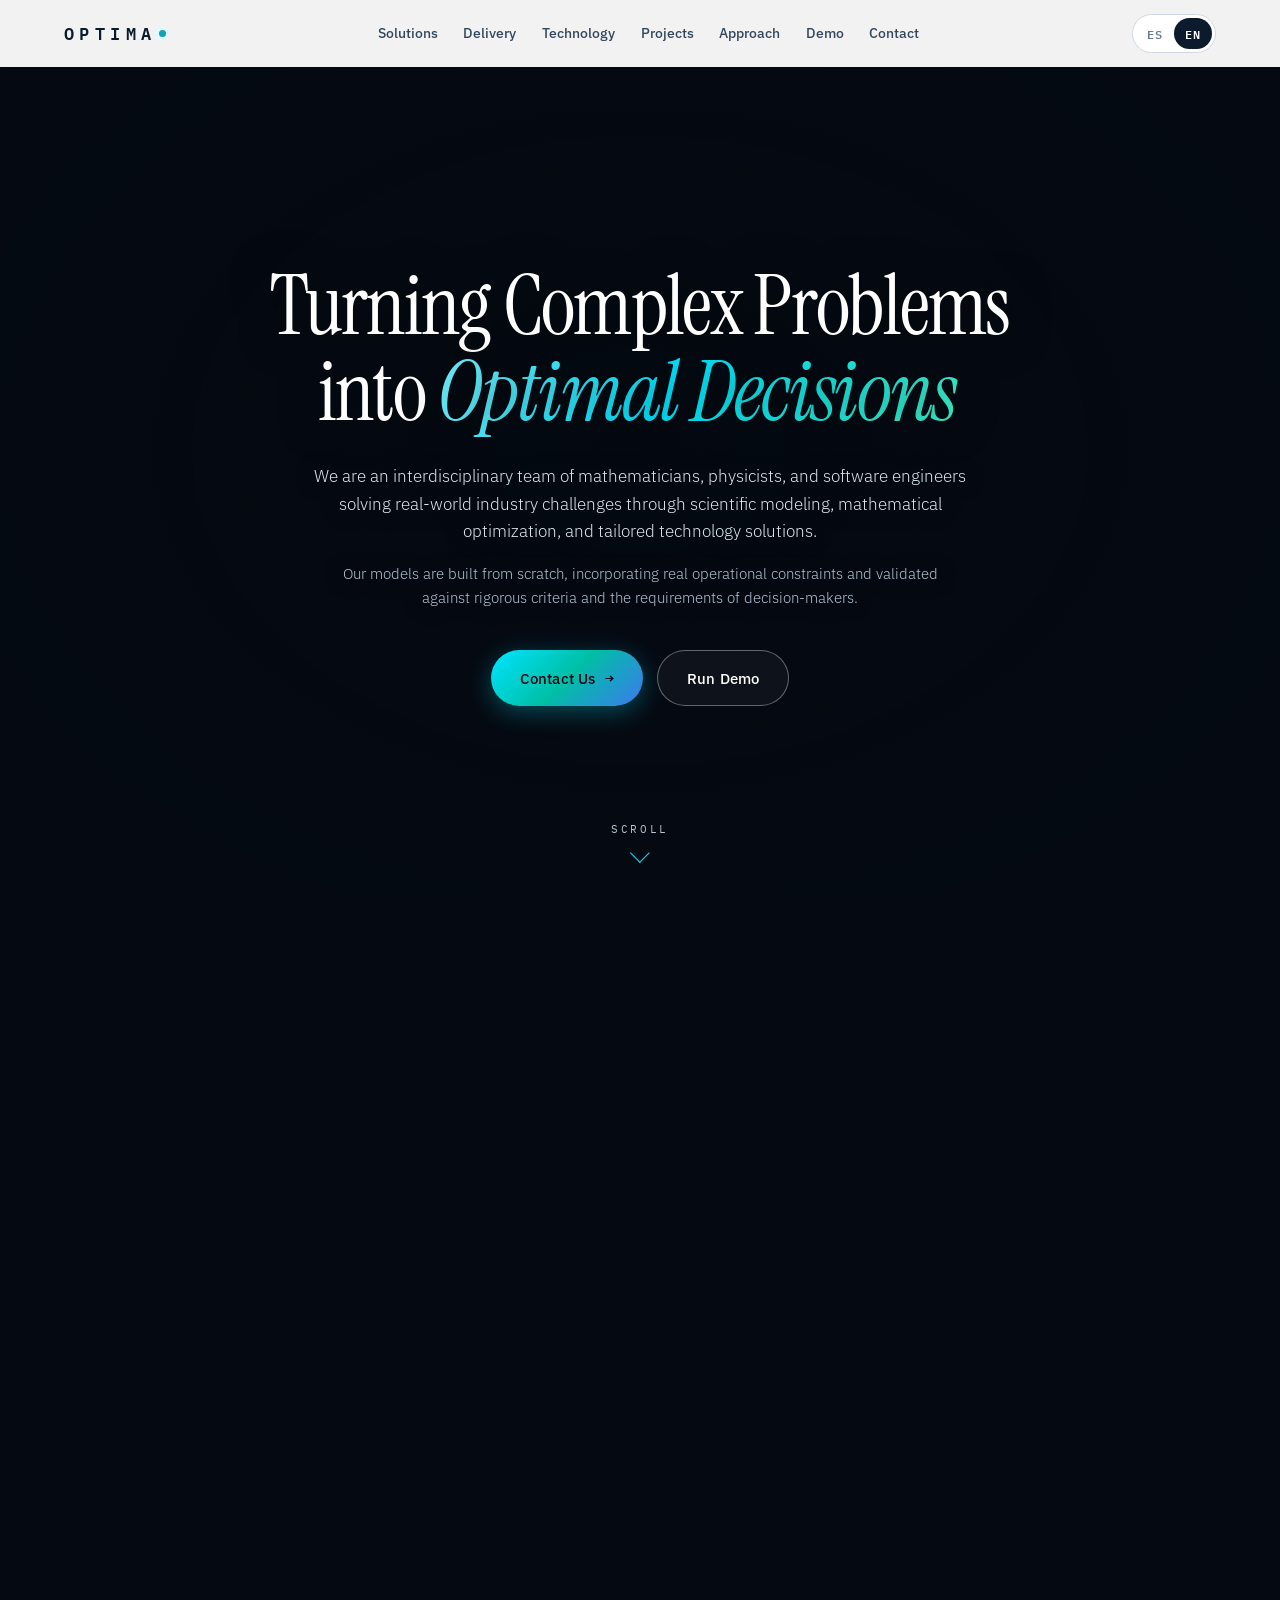
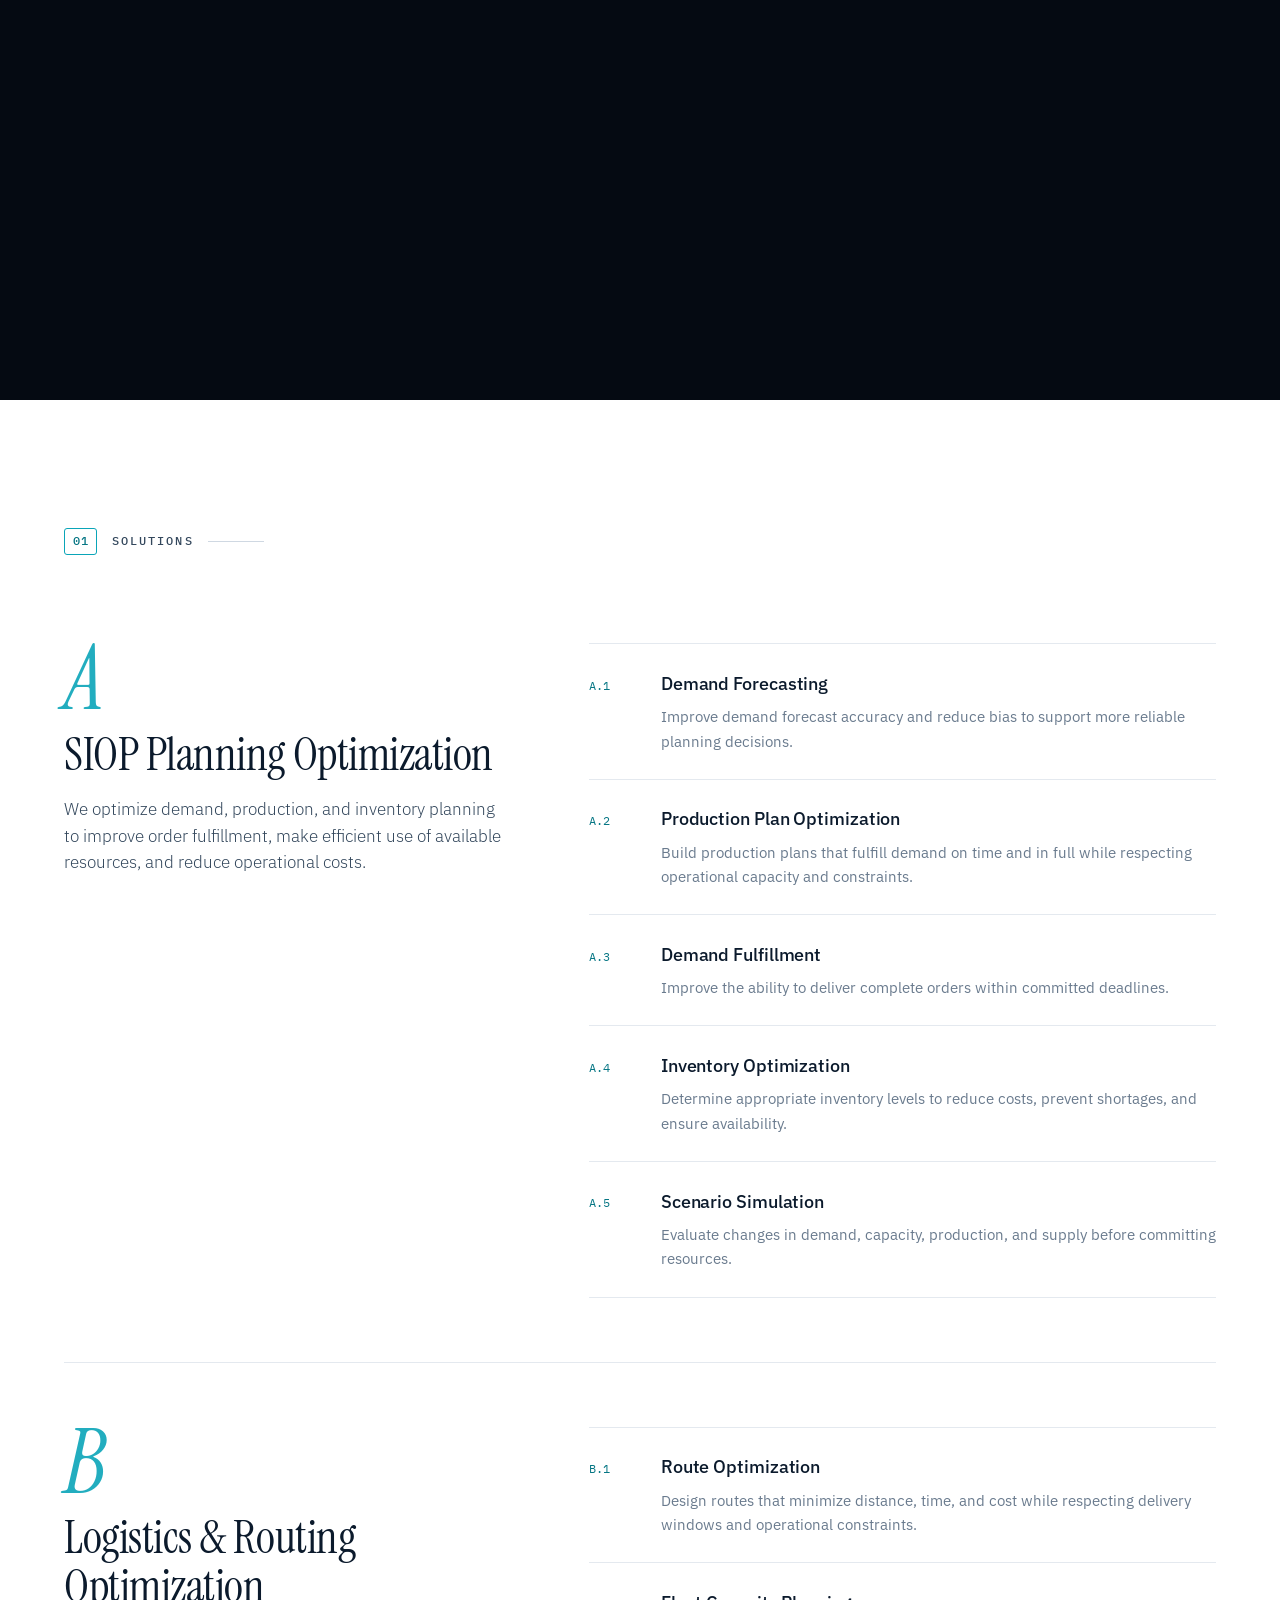
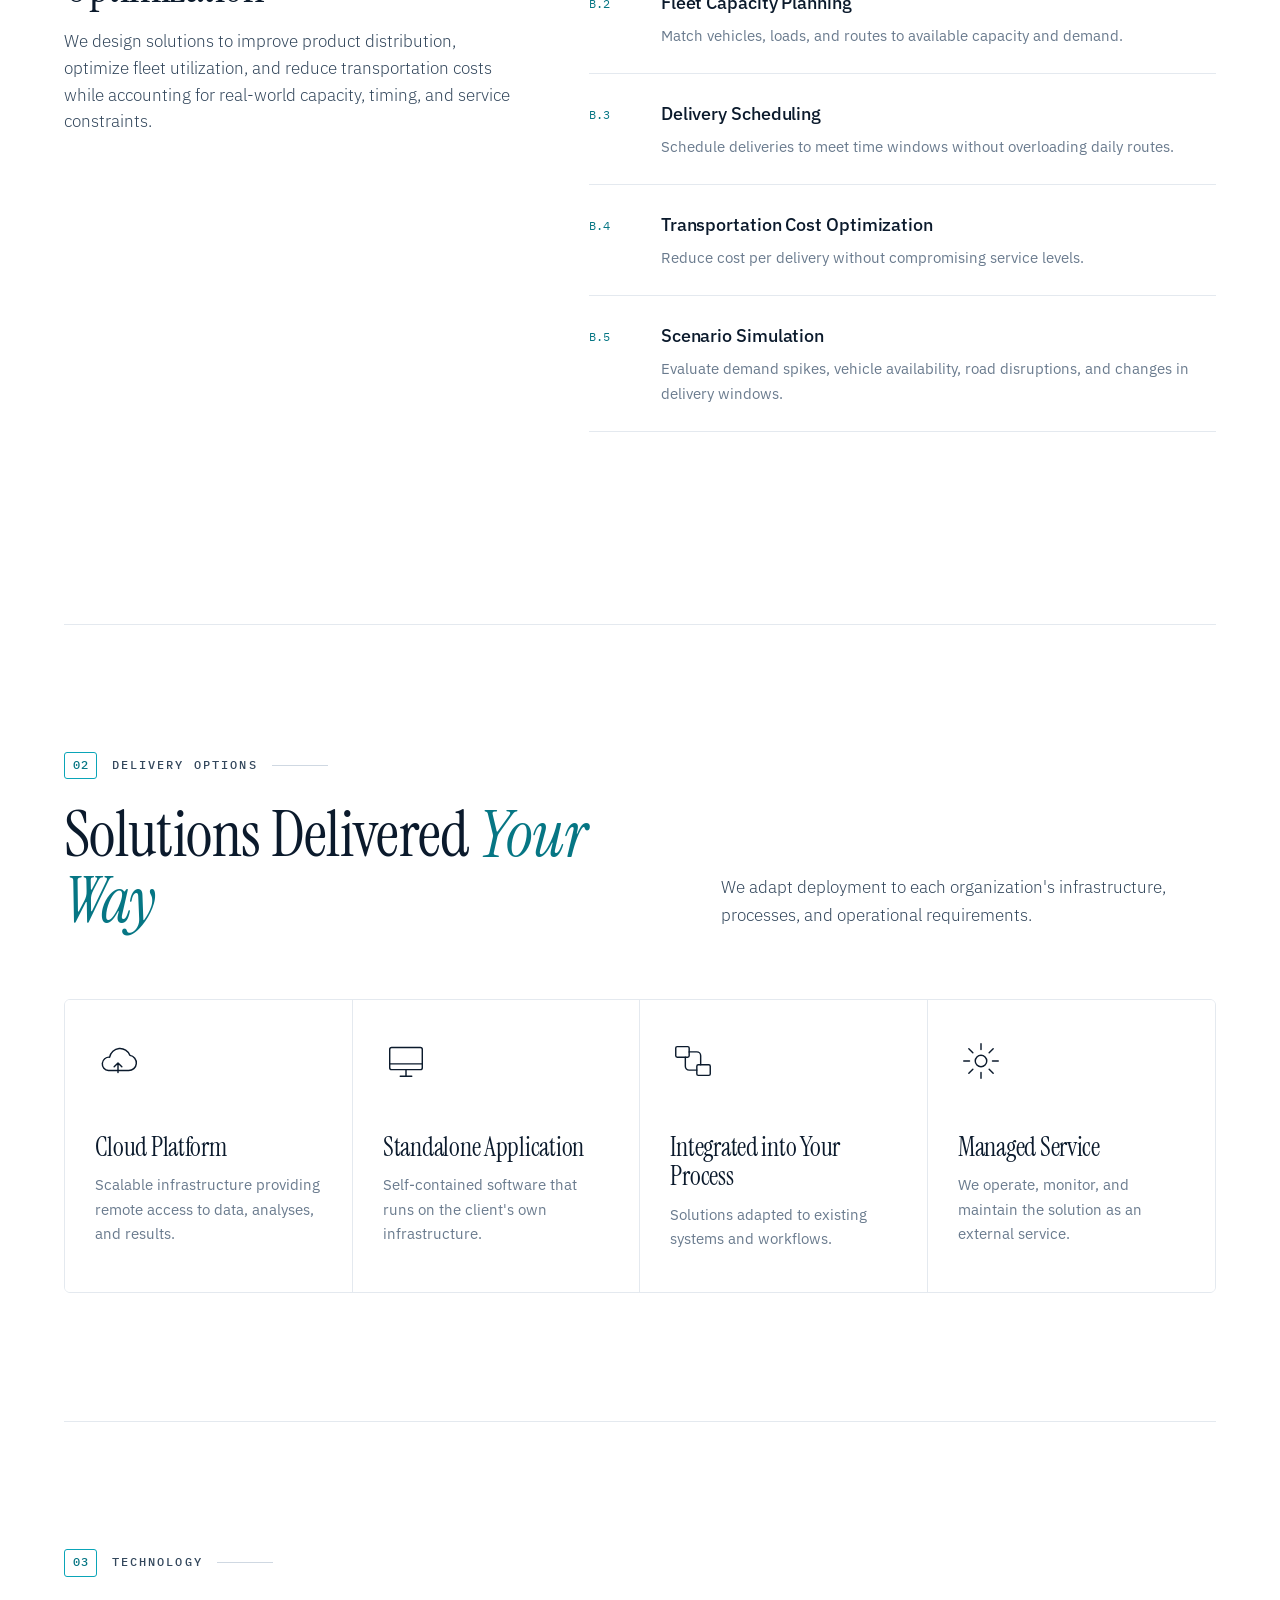
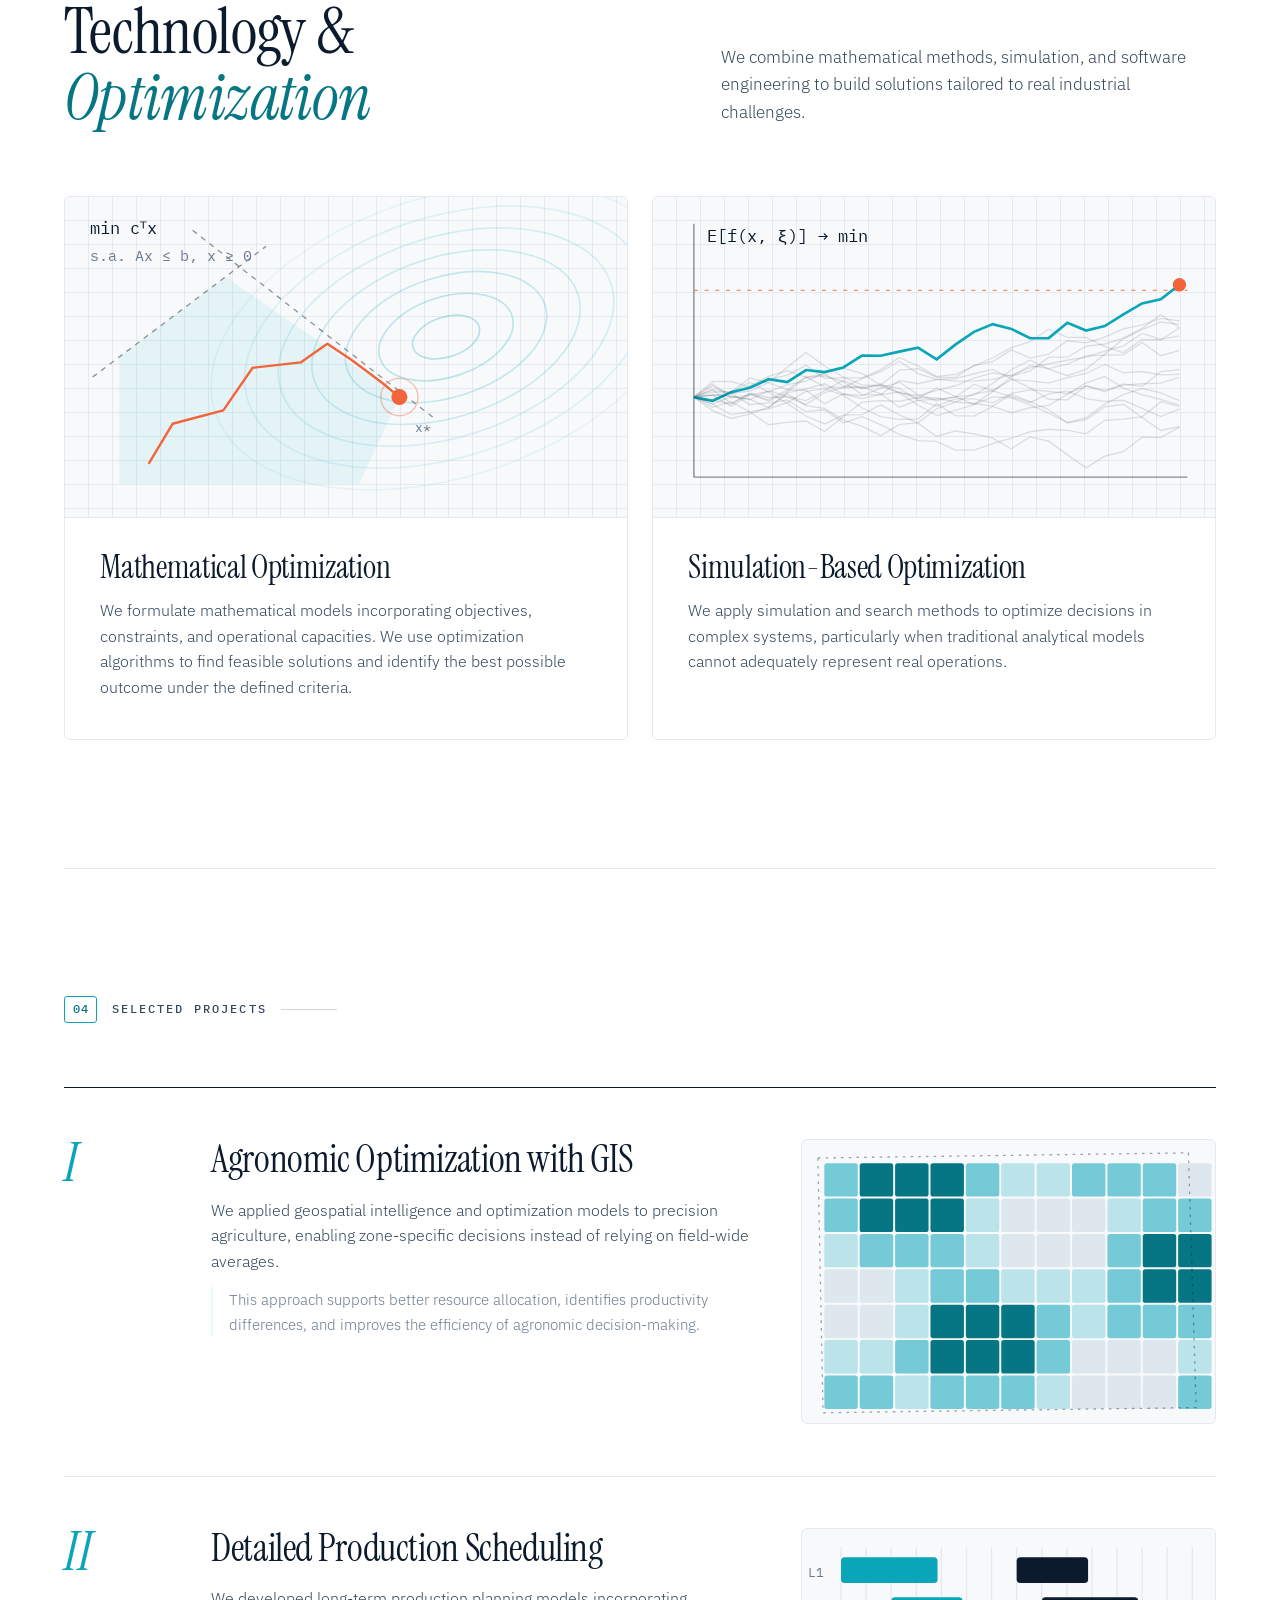
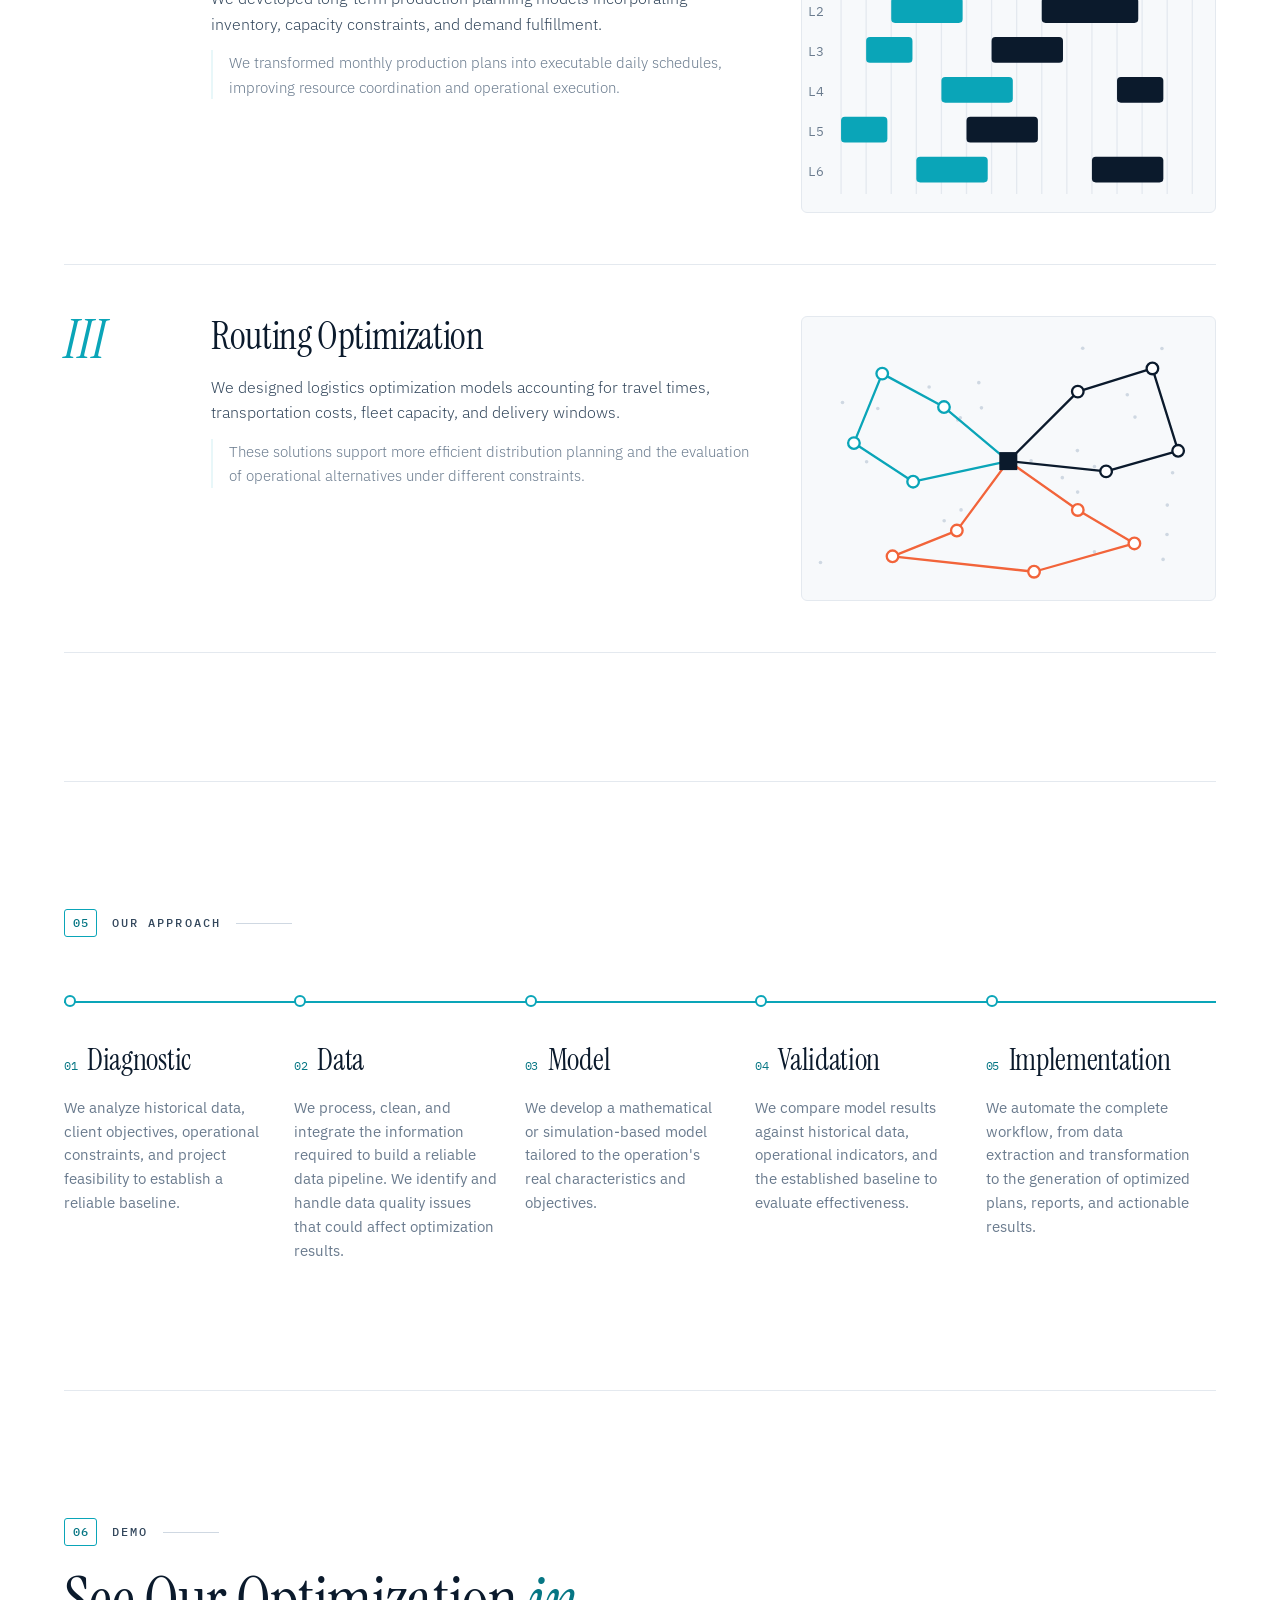
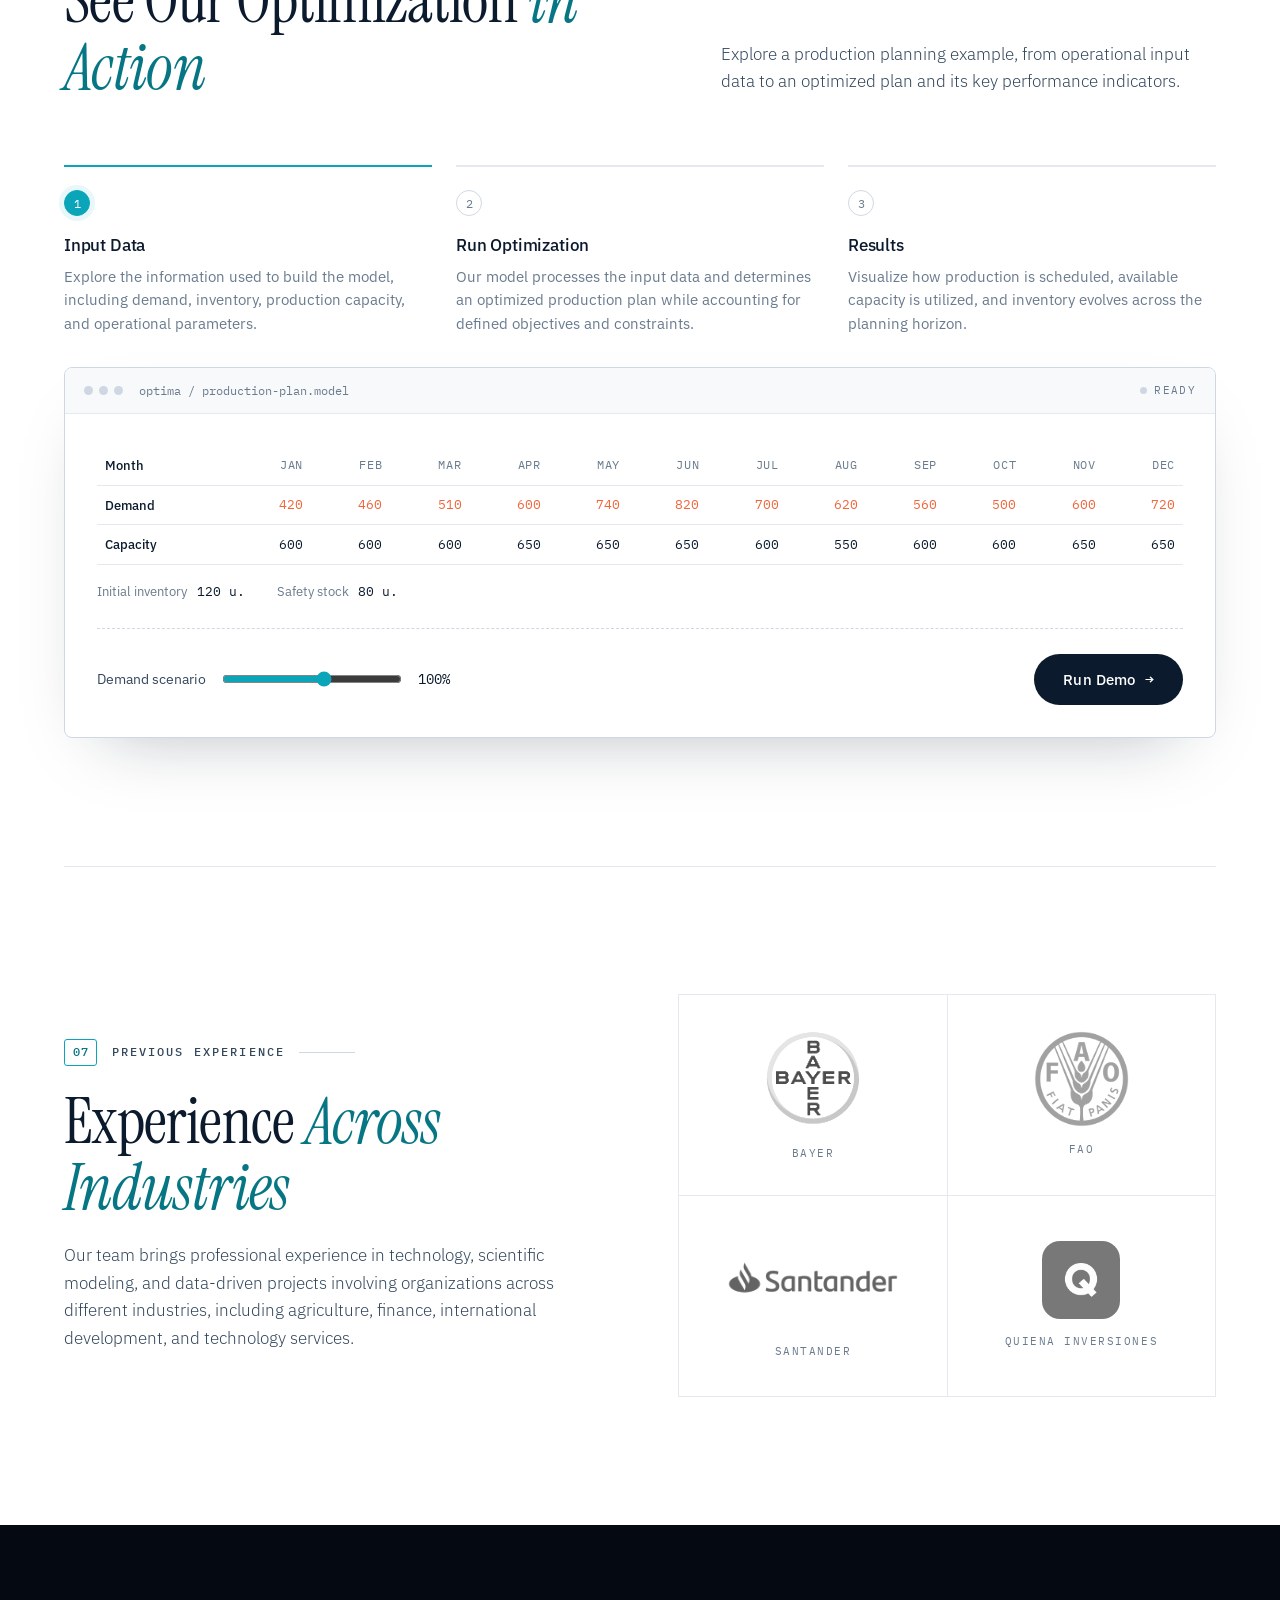
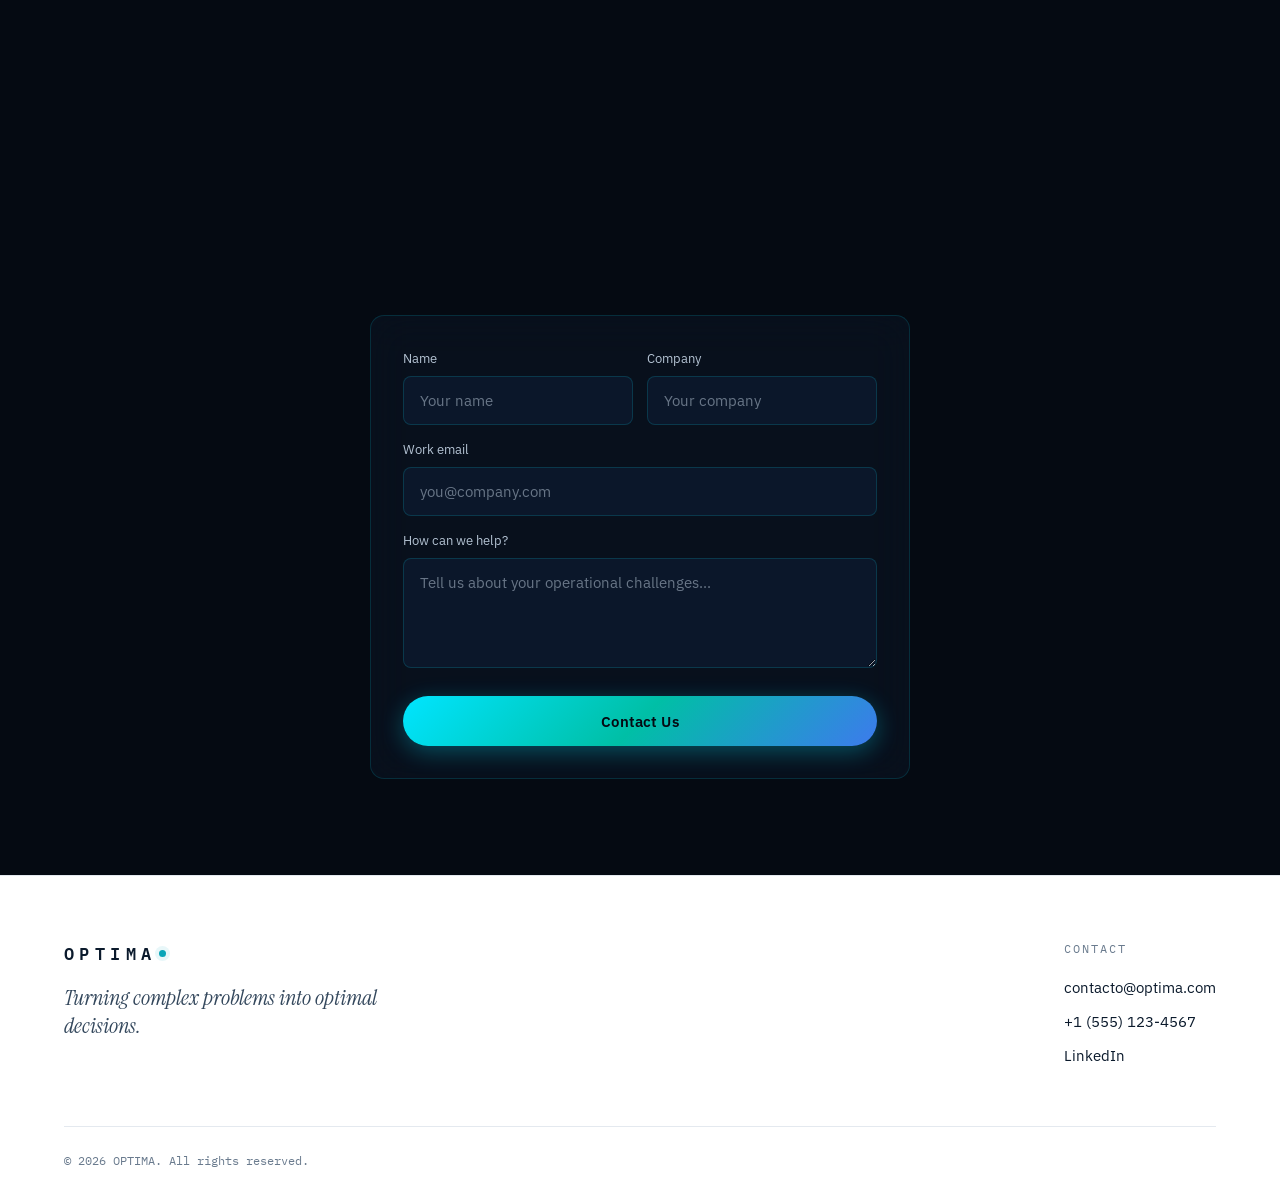
==== index.html @ 7b557ea6 "cambios con graficos" ====
<!DOCTYPE html>
<html lang="es">
<head>
    <meta charset="UTF-8">
    <meta name="viewport" content="width=device-width, initial-scale=1.0">
    <meta name="description" content="OPTIMA - Transformamos problemas complejos en decisiones óptimas mediante modelos científicos, optimización matemática y software a medida.">

    <title>OPTIMA | Optimización matemática y decisiones óptimas</title>

    <link rel="preconnect" href="https://fonts.googleapis.com">
    <link rel="preconnect" href="https://fonts.gstatic.com" crossorigin>
    <link href="https://fonts.googleapis.com/css2?family=Instrument+Serif:ital@0;1&family=IBM+Plex+Sans:wght@300;400;500;600&family=IBM+Plex+Mono:wght@400;500;600&display=swap" rel="stylesheet">

    <link rel="stylesheet" href="css/styles.css">
</head>
<body>

    <!-- ================= NAV ================= -->
    <nav class="navbar">
        <a href="#inicio" class="logo">OPTIMA<span class="logo-dot"></span></a>
        <ul class="nav-links">
            <li><a href="#soluciones" data-i18n="nav.solutions">Soluciones</a></li>
            <li><a href="#implementacion" data-i18n="nav.delivery">Implementación</a></li>
            <li><a href="#tecnologia" data-i18n="nav.technology">Tecnología</a></li>
            <li><a href="#proyectos" data-i18n="nav.projects">Proyectos</a></li>
            <li><a href="#metodologia" data-i18n="nav.approach">Metodología</a></li>
            <li><a href="#demo" data-i18n="nav.demo">Demo</a></li>
            <li><a href="#contacto" data-i18n="nav.contact">Contacto</a></li>
        </ul>
        <div class="nav-right">
            <div class="lang-switch" role="group" aria-label="Idioma / Language">
                <button type="button" class="lang-btn active" data-lang="es" aria-pressed="true">ES</button>
                <button type="button" class="lang-btn" data-lang="en" aria-pressed="false">EN</button>
            </div>
            <button class="mobile-menu-btn" aria-label="Menú">
                <span></span>
                <span></span>
                <span></span>
            </button>
        </div>
    </nav>

    <!-- ================= 1. INICIO (hero) ================= -->
    <div class="hero-scroll-container" id="inicio">
        <section class="hero">
            <canvas class="hero-canvas" id="heroCanvas"></canvas>
            <div class="hero-overlay"></div>

            <div class="hero-content">
                <h1 data-i18n="hero.title">Transformamos problemas complejos en <em>decisiones óptimas</em></h1>
                <p class="hero-description" data-i18n="hero.p1">Somos un equipo interdisciplinario de matemáticos, físicos y desarrolladores de software que resuelve problemas reales de la industria mediante modelos científicos, optimización matemática y soluciones tecnológicas a medida.</p>
                <p class="hero-description hero-description--sub" data-i18n="hero.p2">Diseñamos nuestros modelos desde cero, considerando las restricciones reales de cada operación y validando sus resultados mediante criterios rigurosos y las necesidades de quienes toman las decisiones.</p>
                <div class="hero-buttons">
                    <a href="#contacto" class="btn-primary" data-i18n="cta.contact">Contactanos</a>
                    <a href="#demo" class="btn-secondary" data-i18n="cta.demo">Ejecutar demo</a>
                </div>
            </div>

            <div class="hero-scroll-indicator">
                <span>Scroll</span>
                <div class="scroll-arrow"></div>
            </div>
        </section>
    </div>

    <main class="paper">

        <!-- ================= 2. SOLUCIONES ================= -->
        <section class="section solutions" id="soluciones">
            <header class="sec-head animate-on-scroll">
                <div class="sec-label"><span class="sec-index">01</span><span data-i18n="sol.tag">Soluciones</span></div>
            </header>

            <article class="solution-block">
                <div class="solution-intro animate-on-scroll">
                    <span class="solution-kicker">A</span>
                    <h2 data-i18n="sol.a.title">Planificación y optimización SIOP</h2>
                    <p data-i18n="sol.a.text">Optimizamos la planificación de la demanda, producción e inventarios para mejorar el cumplimiento de pedidos, utilizar eficientemente los recursos disponibles y reducir costos operativos.</p>
                </div>
                <ol class="solution-list">
                    <li class="animate-on-scroll"><span class="item-n">A.1</span><div><h3 data-i18n="sol.a.1.t">Pronóstico de demanda</h3><p data-i18n="sol.a.1.d">Mejoramos la precisión de las estimaciones de demanda y reducimos sesgos para facilitar decisiones de planificación más confiables.</p></div></li>
                    <li class="animate-on-scroll"><span class="item-n">A.2</span><div><h3 data-i18n="sol.a.2.t">Optimización del plan de producción</h3><p data-i18n="sol.a.2.d">Diseñamos planes de producción que satisfacen la demanda en tiempo y cantidad, respetando las capacidades y restricciones operativas.</p></div></li>
                    <li class="animate-on-scroll"><span class="item-n">A.3</span><div><h3 data-i18n="sol.a.3.t">Cumplimiento de demanda</h3><p data-i18n="sol.a.3.d">Mejoramos la capacidad de entregar pedidos completos y dentro de los plazos comprometidos.</p></div></li>
                    <li class="animate-on-scroll"><span class="item-n">A.4</span><div><h3 data-i18n="sol.a.4.t">Optimización de inventarios</h3><p data-i18n="sol.a.4.d">Determinamos niveles de inventario adecuados para reducir costos, prevenir faltantes y garantizar disponibilidad.</p></div></li>
                    <li class="animate-on-scroll"><span class="item-n">A.5</span><div><h3 data-i18n="sol.a.5.t">Simulación de escenarios</h3><p data-i18n="sol.a.5.d">Evaluamos cambios de demanda, capacidad, producción y abastecimiento antes de comprometer recursos.</p></div></li>
                </ol>
            </article>

            <article class="solution-block">
                <div class="solution-intro animate-on-scroll">
                    <span class="solution-kicker">B</span>
                    <h2 data-i18n="sol.b.title">Optimización logística y de rutas</h2>
                    <p data-i18n="sol.b.text">Diseñamos soluciones para mejorar la distribución de productos, optimizar el uso de flotas y reducir costos de transporte, considerando restricciones reales de capacidad, tiempos y niveles de servicio.</p>
                </div>
                <ol class="solution-list">
                    <li class="animate-on-scroll"><span class="item-n">B.1</span><div><h3 data-i18n="sol.b.1.t">Optimización de rutas</h3><p data-i18n="sol.b.1.d">Diseñamos rutas que minimizan distancias, tiempos y costos, respetando ventanas de entrega y restricciones operativas.</p></div></li>
                    <li class="animate-on-scroll"><span class="item-n">B.2</span><div><h3 data-i18n="sol.b.2.t">Planificación de capacidad de flotas</h3><p data-i18n="sol.b.2.d">Asignamos vehículos, cargas y rutas para adaptar la capacidad disponible a la demanda.</p></div></li>
                    <li class="animate-on-scroll"><span class="item-n">B.3</span><div><h3 data-i18n="sol.b.3.t">Programación de entregas</h3><p data-i18n="sol.b.3.d">Organizamos entregas para cumplir ventanas horarias y evitar la sobrecarga de las rutas diarias.</p></div></li>
                    <li class="animate-on-scroll"><span class="item-n">B.4</span><div><h3 data-i18n="sol.b.4.t">Optimización de costos de transporte</h3><p data-i18n="sol.b.4.d">Reducimos el costo por entrega sin comprometer los niveles de servicio.</p></div></li>
                    <li class="animate-on-scroll"><span class="item-n">B.5</span><div><h3 data-i18n="sol.b.5.t">Simulación de escenarios</h3><p data-i18n="sol.b.5.d">Evaluamos picos de demanda, disponibilidad de vehículos, interrupciones viales y cambios en las ventanas de entrega.</p></div></li>
                </ol>
            </article>
        </section>

        <!-- ================= 3. MODALIDADES ================= -->
        <section class="section delivery" id="implementacion">
            <header class="sec-head sec-head--split animate-on-scroll">
                <div class="sec-label"><span class="sec-index">02</span><span data-i18n="del.tag">Modalidades de implementación</span></div>
                <h2 data-i18n="del.title">Soluciones adaptadas a <em>tu operación</em></h2>
                <p data-i18n="del.text">Adaptamos la implementación a la infraestructura, los procesos y las necesidades de cada organización.</p>
            </header>

            <div class="delivery-grid">
                <div class="delivery-card animate-on-scroll">
                    <svg class="delivery-icon" viewBox="0 0 48 48" fill="none" stroke-width="1.5"><path d="M14 34h21a8 8 0 0 0 1.4-15.9A11 11 0 0 0 15.3 20 7 7 0 0 0 14 34Z"/><path d="M24 26v10M20 30l4-4 4 4"/></svg>
                    <h3 data-i18n="del.1.t">Plataforma cloud</h3>
                    <p data-i18n="del.1.d">Infraestructura escalable con acceso remoto a datos, análisis y resultados.</p>
                </div>
                <div class="delivery-card animate-on-scroll">
                    <svg class="delivery-icon" viewBox="0 0 48 48" fill="none" stroke-width="1.5"><rect x="7" y="10" width="34" height="23" rx="2"/><path d="M18 40h12M24 33v7M7 27h34"/></svg>
                    <h3 data-i18n="del.2.t">Aplicación independiente</h3>
                    <p data-i18n="del.2.d">Software autónomo que puede ejecutarse en la infraestructura del cliente.</p>
                </div>
                <div class="delivery-card animate-on-scroll">
                    <svg class="delivery-icon" viewBox="0 0 48 48" fill="none" stroke-width="1.5"><rect x="6" y="9" width="14" height="11" rx="1.5"/><rect x="28" y="28" width="14" height="11" rx="1.5"/><path d="M20 14.5h8a4 4 0 0 1 4 4V28M28 33.5h-8a4 4 0 0 1-4-4V20"/></svg>
                    <h3 data-i18n="del.3.t">Integración con sistemas existentes</h3>
                    <p data-i18n="del.3.d">Adaptamos nuestras soluciones a los sistemas y flujos de trabajo existentes.</p>
                </div>
                <div class="delivery-card animate-on-scroll">
                    <svg class="delivery-icon" viewBox="0 0 48 48" fill="none" stroke-width="1.5"><circle cx="24" cy="24" r="6"/><path d="M24 6v6M24 36v6M6 24h6M36 24h6M11.3 11.3l4.2 4.2M32.5 32.5l4.2 4.2M11.3 36.7l4.2-4.2M32.5 15.5l4.2-4.2"/></svg>
                    <h3 data-i18n="del.4.t">Servicio gestionado</h3>
                    <p data-i18n="del.4.d">Ejecutamos, monitoreamos y mantenemos la solución como un servicio externo.</p>
                </div>
            </div>
        </section>

        <!-- ================= 4. TECNOLOGÍA ================= -->
        <section class="section technology" id="tecnologia">
            <header class="sec-head sec-head--split animate-on-scroll">
                <div class="sec-label"><span class="sec-index">03</span><span data-i18n="tech.tag">Tecnología</span></div>
                <h2 data-i18n="tech.title">Tecnología y <em>optimización</em></h2>
                <p data-i18n="tech.text">Combinamos herramientas matemáticas, simulación y desarrollo de software para construir soluciones adaptadas a problemas industriales reales.</p>
            </header>

            <div class="tech-grid">
                <div class="tech-card animate-on-scroll">
                    <div class="tech-visual" data-viz="optimization"></div>
                    <div class="tech-body">
                        <h3 data-i18n="tech.1.t">Optimización matemática</h3>
                        <p data-i18n="tech.1.d">Formulamos problemas mediante modelos matemáticos que incorporan objetivos, restricciones y capacidades operativas. Utilizamos algoritmos de optimización para encontrar soluciones factibles y determinar la mejor solución posible según los criterios definidos.</p>
                    </div>
                </div>
                <div class="tech-card animate-on-scroll">
                    <div class="tech-visual" data-viz="simulation"></div>
                    <div class="tech-body">
                        <h3 data-i18n="tech.2.t">Optimización basada en simulación</h3>
                        <p data-i18n="tech.2.d">Aplicamos simulación y métodos de búsqueda para optimizar decisiones en sistemas complejos, especialmente cuando los modelos analíticos tradicionales no representan adecuadamente la operación.</p>
                    </div>
                </div>
            </div>
        </section>

        <!-- ================= 5. PROYECTOS ================= -->
        <section class="section projects" id="proyectos">
            <header class="sec-head animate-on-scroll">
                <div class="sec-label"><span class="sec-index">04</span><span data-i18n="proj.tag">Proyectos seleccionados</span></div>
            </header>

            <div class="project-list">
                <article class="project animate-on-scroll">
                    <div class="project-num">I</div>
                    <div class="project-text">
                        <h3 data-i18n="proj.1.t">Optimización agronómica con GIS</h3>
                        <p data-i18n="proj.1.p1">Aplicamos inteligencia geoespacial y modelos de optimización a la agricultura de precisión, permitiendo tomar decisiones diferenciadas por zona de cultivo en lugar de utilizar parámetros uniformes para todo el campo.</p>
                        <p data-i18n="proj.1.p2">Esto permite orientar mejor la asignación de recursos, identificar diferencias de productividad y mejorar la eficiencia de las decisiones agronómicas.</p>
                    </div>
                    <div class="project-visual" data-viz="gis"></div>
                </article>
                <article class="project animate-on-scroll">
                    <div class="project-num">II</div>
                    <div class="project-text">
                        <h3 data-i18n="proj.2.t">Planificación detallada de producción</h3>
                        <p data-i18n="proj.2.p1">Desarrollamos modelos de planificación de producción a largo plazo, incorporando inventarios, restricciones de capacidad y cumplimiento de demanda.</p>
                        <p data-i18n="proj.2.p2">Transformamos planes mensuales en cronogramas diarios ejecutables, facilitando la coordinación de recursos y la implementación operativa de las decisiones.</p>
                    </div>
                    <div class="project-visual" data-viz="gantt"></div>
                </article>
                <article class="project animate-on-scroll">
                    <div class="project-num">III</div>
                    <div class="project-text">
                        <h3 data-i18n="proj.3.t">Optimización de rutas</h3>
                        <p data-i18n="proj.3.p1">Diseñamos modelos de optimización logística que consideran tiempos de viaje, costos de transporte, capacidades de flota y ventanas de entrega.</p>
                        <p data-i18n="proj.3.p2">Estas soluciones permiten construir planes de distribución más eficientes y evaluar alternativas operativas bajo distintas restricciones.</p>
                    </div>
                    <div class="project-visual" data-viz="routes"></div>
                </article>
            </div>
        </section>

        <!-- ================= 6. METODOLOGÍA ================= -->
        <section class="section approach" id="metodologia">
            <header class="sec-head animate-on-scroll">
                <div class="sec-label"><span class="sec-index">05</span><span data-i18n="app.tag">Nuestra metodología</span></div>
            </header>

            <ol class="approach-steps">
                <li class="approach-step animate-on-scroll">
                    <span class="step-num">01</span>
                    <h3 data-i18n="app.1.t">Diagnóstico</h3>
                    <p data-i18n="app.1.d">Analizamos los datos históricos, los objetivos del cliente, las restricciones operativas y la viabilidad del proyecto para establecer una línea de base.</p>
                </li>
                <li class="approach-step animate-on-scroll">
                    <span class="step-num">02</span>
                    <h3 data-i18n="app.2.t">Datos</h3>
                    <p data-i18n="app.2.d">Procesamos, limpiamos e integramos la información necesaria para construir un flujo de datos confiable. Identificamos y gestionamos problemas de calidad que podrían afectar los resultados de la optimización.</p>
                </li>
                <li class="approach-step animate-on-scroll">
                    <span class="step-num">03</span>
                    <h3 data-i18n="app.3.t">Modelo</h3>
                    <p data-i18n="app.3.d">Desarrollamos un modelo matemático o de simulación adaptado a las características reales de la operación y sus objetivos.</p>
                </li>
                <li class="approach-step animate-on-scroll">
                    <span class="step-num">04</span>
                    <h3 data-i18n="app.4.t">Validación</h3>
                    <p data-i18n="app.4.d">Comparamos los resultados del modelo con datos históricos, indicadores operativos y la línea de base para evaluar su efectividad.</p>
                </li>
                <li class="approach-step animate-on-scroll">
                    <span class="step-num">05</span>
                    <h3 data-i18n="app.5.t">Implementación</h3>
                    <p data-i18n="app.5.d">Automatizamos el flujo completo, desde la extracción y transformación de datos hasta la generación de planes optimizados, reportes y resultados utilizables.</p>
                </li>
            </ol>
        </section>

        <!-- ================= 7. DEMO ================= -->
        <section class="section demo" id="demo">
            <header class="sec-head sec-head--split animate-on-scroll">
                <div class="sec-label"><span class="sec-index">06</span><span data-i18n="demo.tag">Demo</span></div>
                <h2 data-i18n="demo.title">Descubrí cómo funciona <em>nuestra optimización</em></h2>
                <p data-i18n="demo.text">Explorá un ejemplo de planificación de producción: desde los datos operativos hasta un plan optimizado y sus indicadores principales.</p>
            </header>

            <div class="demo-steps animate-on-scroll">
                <div class="demo-step is-active" data-step="1">
                    <span class="demo-step-n">1</span>
                    <h3 data-i18n="demo.1.t">Datos de entrada</h3>
                    <p data-i18n="demo.1.d">Visualizá la información utilizada para construir el modelo, incluyendo demanda, inventarios, capacidad productiva y parámetros operativos.</p>
                </div>
                <div class="demo-step" data-step="2">
                    <span class="demo-step-n">2</span>
                    <h3 data-i18n="demo.2.t">Ejecutar optimización</h3>
                    <p data-i18n="demo.2.d">Nuestro modelo procesa la información y determina un plan de producción optimizado, considerando los objetivos y las restricciones definidas.</p>
                </div>
                <div class="demo-step" data-step="3">
                    <span class="demo-step-n">3</span>
                    <h3 data-i18n="demo.3.t">Resultados</h3>
                    <p data-i18n="demo.3.d">Visualizá cómo se distribuye la producción, se utiliza la capacidad disponible y evoluciona el inventario durante el horizonte de planificación.</p>
                </div>
            </div>

            <div class="demo-console animate-on-scroll" id="demoConsole">
                <div class="console-bar">
                    <span class="console-dots"><i></i><i></i><i></i></span>
                    <span class="console-title">optima / production-plan.model</span>
                    <span class="console-status" id="demoStatus"></span>
                </div>
                <div class="console-body">
                    <div class="demo-input" id="demoInput"></div>
                    <div class="demo-controls">
                        <label class="demo-slider">
                            <span id="demoSliderLabel"></span>
                            <input type="range" id="demoScenario" min="80" max="115" step="5" value="100">
                            <output id="demoScenarioOut">100%</output>
                        </label>
                        <button type="button" class="btn-primary btn-run" id="demoRun" data-i18n="cta.demo">Ejecutar demo</button>
                    </div>
                    <div class="demo-log" id="demoLog" aria-live="polite"></div>
                    <div class="demo-results" id="demoResults">
                        <div class="demo-kpis" id="demoKpis"></div>
                        <div class="demo-chart" id="demoChart"></div>
                        <div class="demo-legend" id="demoLegend"></div>
                        <div class="demo-reading" id="demoReading"></div>
                    </div>
                </div>
            </div>
        </section>

        <!-- ================= 8. EXPERIENCIA ================= -->
        <section class="section experience" id="experiencia">
            <div class="experience-wrap">
                <header class="sec-head animate-on-scroll">
                    <div class="sec-label"><span class="sec-index">07</span><span data-i18n="exp.tag">Experiencia previa</span></div>
                    <h2 data-i18n="exp.title">Experiencia en <em>distintos sectores</em></h2>
                    <p data-i18n="exp.text">Nuestro equipo reúne experiencia profesional en proyectos tecnológicos, científicos y de análisis de datos vinculados con organizaciones de distintos sectores, incluyendo agricultura, finanzas, desarrollo internacional y servicios tecnológicos.</p>
                </header>

                <ul class="logo-grid animate-on-scroll">
                    <li class="logo-cell"><img src="assets/img/logos/bayer.png" alt="Bayer" class="logo-img logo-bayer" loading="lazy"><span>Bayer</span></li>
                    <li class="logo-cell"><img src="assets/img/logos/fao.jpg" alt="FAO" class="logo-img logo-fao" loading="lazy"><span>FAO</span></li>
                    <li class="logo-cell"><img src="assets/img/logos/santander.jpg" alt="Santander" class="logo-img logo-santander" loading="lazy"><span>Santander</span></li>
                    <li class="logo-cell"><img src="assets/img/logos/quiena.jpg" alt="Quiena Inversiones" class="logo-img logo-quiena" loading="lazy"><span>Quiena Inversiones</span></li>
                </ul>
            </div>
        </section>
    </main>

    <!-- ================= 9. CONTACTO ================= -->
    <section class="cta-section" id="contacto">
        <canvas class="cta-canvas" id="ctaCanvas"></canvas>
        <div class="cta-overlay"></div>

        <div class="cta-content">
            <div class="cta-header animate-on-scroll">
                <span class="cta-tag" data-i18n="contact.tag">Contacto</span>
                <h2 data-i18n="contact.title">¿Tenés un problema complejo que resolver?</h2>
                <p data-i18n="contact.text">Contanos cuáles son tus desafíos operativos. Podemos ayudarte a evaluar oportunidades de optimización y desarrollar una solución adaptada a tus necesidades.</p>
            </div>

            <form class="contact-form animate-on-scroll" novalidate>
                <div class="form-row">
                    <div class="form-group">
                        <label for="nombre" data-i18n="form.name">Nombre</label>
                        <input type="text" id="nombre" name="nombre" placeholder="Tu nombre" data-i18n-ph="form.name.ph" required>
                    </div>
                    <div class="form-group">
                        <label for="empresa" data-i18n="form.company">Empresa</label>
                        <input type="text" id="empresa" name="empresa" placeholder="Tu empresa" data-i18n-ph="form.company.ph">
                    </div>
                </div>
                <div class="form-group full-width">
                    <label for="email" data-i18n="form.email">Email corporativo</label>
                    <input type="email" id="email" name="email" placeholder="tu@empresa.com" data-i18n-ph="form.email.ph" required>
                </div>
                <div class="form-group full-width">
                    <label for="mensaje" data-i18n="form.message">¿Cómo podemos ayudarte?</label>
                    <textarea id="mensaje" name="mensaje" placeholder="Contanos sobre tus desafíos operativos..." data-i18n-ph="form.message.ph"></textarea>
                </div>
                <button type="submit" class="submit-btn" data-i18n="cta.contact">Contactanos</button>
            </form>
        </div>
    </section>

    <!-- ================= FOOTER ================= -->
    <footer class="footer">
        <div class="footer-content">
            <div class="footer-brand">
                <a href="#inicio" class="logo">OPTIMA<span class="logo-dot"></span></a>
                <p data-i18n="footer.tagline">Transformamos problemas complejos en decisiones óptimas.</p>
            </div>

            <div class="footer-column">
                <h4 data-i18n="nav.contact">Contacto</h4>
                <ul>
                    <li><a href="mailto:contacto@optima.com">contacto@optima.com</a></li>
                    <li><a href="tel:+15551234567">+1 (555) 123-4567</a></li>
                    <li><a href="#">LinkedIn</a></li>
                </ul>
            </div>
        </div>

        <div class="footer-bottom">
            <p>&copy; 2026 OPTIMA. <span data-i18n="footer.rights">Todos los derechos reservados.</span></p>
        </div>
    </footer>

    <script src="js/i18n.js"></script>
    <script src="js/main.js"></script>
</body>
</html>
---- css/styles.css ----
/* ==========================================================
   OPTIMA — "cuaderno científico"
   Fondo blanco, tinta azul profunda, acento cian (del hero)
   ========================================================== */
:root {
    --paper: #ffffff;
    --paper-2: #f7f9fb;
    --ink: #0b1a2c;
    --ink-2: #33475c;
    --muted: #6a7b8e;
    --line: #e4e9ef;
    --line-strong: #cfd8e2;

    --accent: #0aa5b8;
    --accent-deep: #067684;
    --accent-soft: #e8f7f9;
    --signal: #f2643a;

    /* Hero / contacto (sobre imagen oscura) */
    --night: #050a12;
    --night-text: #ffffff;
    --night-muted: #b4c3d3;
    --cyan: #00e5ff;
    --gradient-main: linear-gradient(135deg, #00e5ff 0%, #00bfa6 50%, #3d7aed 100%);

    --font-display: 'Instrument Serif', 'Times New Roman', serif;
    --font-body: 'IBM Plex Sans', system-ui, sans-serif;
    --font-mono: 'IBM Plex Mono', ui-monospace, monospace;

    --gutter: clamp(1.25rem, 5vw, 6rem);
    --max: 1280px;
    --ease: cubic-bezier(0.22, 1, 0.36, 1);
}

* { margin: 0; padding: 0; box-sizing: border-box; }

html { scroll-behavior: smooth; }

body {
    font-family: var(--font-body);
    font-weight: 400;
    background: var(--paper);
    color: var(--ink);
    line-height: 1.6;
    overflow-x: hidden;
    -webkit-font-smoothing: antialiased;
}

body.menu-open { overflow: hidden; }

h1, h2, h3, h4 { font-weight: 400; letter-spacing: -0.01em; }

em { font-style: italic; }

::selection { background: var(--accent); color: #fff; }

/* ================= NAV ================= */
.navbar {
    position: fixed;
    inset: 0 0 auto 0;
    z-index: 1000;
    height: 68px;
    padding: 0 var(--gutter);
    display: flex;
    justify-content: space-between;
    align-items: center;
    gap: 2rem;
    border-bottom: 1px solid transparent;
    transition: border-color 0.3s ease;
}

/* El blur va en un pseudo-elemento para no crear un contenedor
   que rompa el menú móvil (position: fixed) */
.navbar::before {
    content: '';
    position: absolute;
    inset: 0;
    z-index: -1;
    background: rgba(255, 255, 255, 0.95);
    backdrop-filter: blur(16px) saturate(1.4);
    -webkit-backdrop-filter: blur(16px) saturate(1.4);
    transition: background 0.3s ease;
}

.navbar.scrolled { border-bottom-color: var(--line); }
.navbar.scrolled::before { background: rgba(255, 255, 255, 0.97); }

.logo {
    font-family: var(--font-mono);
    font-weight: 600;
    font-size: 1.05rem;
    letter-spacing: 0.32em;
    color: var(--ink);
    text-decoration: none;
    display: inline-flex;
    align-items: center;
}

.logo-dot {
    width: 7px;
    height: 7px;
    border-radius: 50%;
    background: var(--accent);
    margin-left: 0.15rem;
    box-shadow: 0 0 0 4px var(--accent-soft);
}

.nav-links {
    display: flex;
    gap: clamp(1rem, 2vw, 2.2rem);
    list-style: none;
}

.nav-links a {
    position: relative;
    color: var(--ink-2);
    text-decoration: none;
    font-size: 0.88rem;
    font-weight: 500;
    padding: 0.4rem 0;
    transition: color 0.25s ease;
}

.nav-links a::after {
    content: '';
    position: absolute;
    left: 0;
    right: 0;
    bottom: -2px;
    height: 1.5px;
    background: var(--accent);
    transform: scaleX(0);
    transform-origin: left;
    transition: transform 0.35s var(--ease);
}

.nav-links a:hover,
.nav-links a.active { color: var(--ink); }

.nav-links a:hover::after,
.nav-links a.active::after { transform: scaleX(1); }

.nav-right {
    display: flex;
    align-items: center;
    gap: 1rem;
}

.lang-switch {
    position: relative;
    display: inline-flex;
    padding: 3px;
    border: 1px solid var(--line-strong);
    border-radius: 999px;
    background: var(--paper);
}

.lang-btn {
    font-family: var(--font-mono);
    font-size: 0.72rem;
    font-weight: 600;
    letter-spacing: 0.08em;
    color: var(--muted);
    background: none;
    border: 0;
    border-radius: 999px;
    padding: 0.32rem 0.7rem;
    cursor: pointer;
    transition: color 0.25s ease, background 0.25s ease;
}

.lang-btn.active {
    background: var(--ink);
    color: #fff;
}

.lang-btn:not(.active):hover { color: var(--ink); }

.mobile-menu-btn {
    display: none;
    flex-direction: column;
    justify-content: center;
    gap: 5px;
    width: 34px;
    height: 34px;
    background: none;
    border: none;
    cursor: pointer;
    padding: 4px;
    z-index: 1001;
}

.mobile-menu-btn span {
    display: block;
    width: 100%;
    height: 1.5px;
    background: var(--ink);
    transition: 0.3s ease;
    transform-origin: center;
}

.mobile-menu-btn.active span:nth-child(1) { transform: translateY(6.5px) rotate(45deg); }
.mobile-menu-btn.active span:nth-child(2) { opacity: 0; }
.mobile-menu-btn.active span:nth-child(3) { transform: translateY(-6.5px) rotate(-45deg); }

/* ================= BOTONES ================= */
.btn-primary,
.btn-secondary,
.submit-btn {
    display: inline-flex;
    align-items: center;
    justify-content: center;
    gap: 0.6rem;
    font-family: var(--font-body);
    font-weight: 500;
    font-size: 0.95rem;
    letter-spacing: 0.01em;
    padding: 0.95rem 1.8rem;
    border-radius: 999px;
    text-decoration: none;
    cursor: pointer;
    transition: transform 0.3s var(--ease), box-shadow 0.3s ease, background 0.3s ease, color 0.3s ease, border-color 0.3s ease;
}

.btn-primary {
    background: var(--gradient-main);
    color: var(--night);
    border: none;
    box-shadow: 0 6px 24px rgba(0, 229, 255, 0.3);
}

.btn-primary::after {
    content: '→';
    font-family: var(--font-mono);
    transition: transform 0.3s var(--ease);
}

.btn-primary:hover {
    transform: translateY(-2px);
    box-shadow: 0 10px 34px rgba(0, 229, 255, 0.45);
}

.btn-primary:hover::after { transform: translateX(4px); }

.btn-secondary {
    background: rgba(255, 255, 255, 0.04);
    border: 1px solid rgba(255, 255, 255, 0.35);
    color: #fff;
    backdrop-filter: blur(8px);
}

.btn-secondary:hover {
    border-color: var(--cyan);
    background: rgba(0, 229, 255, 0.1);
}

/* ================= HERO (imagen intacta) ================= */
.hero-scroll-container {
    position: relative;
    height: 400vh;
    z-index: 10;
    background: var(--night);
}

.hero {
    position: sticky;
    top: 0;
    height: 100vh;
    display: flex;
    align-items: center;
    justify-content: center;
    overflow: hidden;
}

.hero-canvas {
    position: absolute;
    inset: 0;
    width: 100%;
    height: 100%;
    z-index: 1;
}

.hero-overlay {
    position: absolute;
    inset: 0;
    background: radial-gradient(ellipse at center, rgba(5, 10, 18, 0.45) 0%, rgba(5, 10, 18, 0.78) 100%);
    z-index: 2;
    pointer-events: none;
}

.hero-content {
    position: relative;
    z-index: 10;
    max-width: 920px;
    padding: 68px 2rem 0;
    text-align: center;
    display: flex;
    flex-direction: column;
    align-items: center;
    color: var(--night-text);
}

.hero h1 {
    font-family: var(--font-display);
    font-size: clamp(2.8rem, 6.6vw, 5.6rem);
    line-height: 1.02;
    letter-spacing: -0.02em;
    margin-bottom: 1.75rem;
    text-shadow: 0 2px 40px rgba(0, 0, 0, 0.5);
    animation: fadeInUp 1s var(--ease) 0.1s both;
}

.hero h1 em {
    background: linear-gradient(120deg, #7ff3ff 0%, #00e5ff 45%, #3ef0c4 100%);
    -webkit-background-clip: text;
    background-clip: text;
    -webkit-text-fill-color: transparent;
    padding-right: 0.08em;
}

.hero-description {
    font-size: clamp(1rem, 1.35vw, 1.15rem);
    font-weight: 300;
    color: #dbe6f0;
    max-width: 680px;
    margin-bottom: 1rem;
    text-shadow: 0 1px 20px rgba(0, 0, 0, 0.6);
    animation: fadeInUp 1s var(--ease) 0.25s both;
}

.hero-description--sub {
    font-size: 0.95rem;
    color: var(--night-muted);
    max-width: 600px;
    margin-bottom: 2.5rem;
    animation-delay: 0.35s;
}

.hero-buttons {
    display: flex;
    gap: 0.9rem;
    flex-wrap: wrap;
    justify-content: center;
    animation: fadeInUp 1s var(--ease) 0.45s both;
}

.hero-scroll-indicator {
    position: absolute;
    bottom: 2.5rem;
    left: 50%;
    transform: translateX(-50%);
    z-index: 10;
    display: flex;
    flex-direction: column;
    align-items: center;
    gap: 0.5rem;
    color: var(--night-muted);
    font-family: var(--font-mono);
    font-size: 0.68rem;
    letter-spacing: 0.25em;
    text-transform: uppercase;
    animation: fadeIn 1s ease 0.8s both;
}

.scroll-arrow {
    width: 14px;
    height: 14px;
    border-right: 1.5px solid var(--cyan);
    border-bottom: 1.5px solid var(--cyan);
    transform: rotate(45deg);
    animation: scrollBounce 2s ease-in-out infinite;
}

@keyframes scrollBounce {
    0%, 100% { transform: rotate(45deg) translateY(0); opacity: 0.5; }
    50% { transform: rotate(45deg) translateY(6px); opacity: 1; }
}

@keyframes fadeIn { from { opacity: 0; } to { opacity: 1; } }

@keyframes fadeInUp {
    from { opacity: 0; transform: translateY(28px); }
    to { opacity: 1; transform: translateY(0); }
}

/* ================= PAPEL / SECCIONES ================= */
.paper {
    position: relative;
    z-index: 10;
    background: var(--paper);
}

.section {
    position: relative;
    padding: clamp(5rem, 10vw, 8.5rem) var(--gutter);
    max-width: calc(var(--max) + var(--gutter) * 2);
    margin: 0 auto;
}

.section + .section::before {
    content: '';
    position: absolute;
    top: 0;
    left: var(--gutter);
    right: var(--gutter);
    height: 1px;
    background: var(--line);
}

.sec-head {
    margin-bottom: clamp(2.5rem, 5vw, 4rem);
    max-width: 820px;
}

.sec-label {
    display: flex;
    align-items: center;
    gap: 0.9rem;
    font-family: var(--font-mono);
    font-size: 0.74rem;
    font-weight: 500;
    letter-spacing: 0.18em;
    text-transform: uppercase;
    color: var(--ink-2);
    margin-bottom: 1.4rem;
}

.sec-label::after {
    content: '';
    flex: 0 0 56px;
    height: 1px;
    background: var(--line-strong);
}

.sec-index {
    color: var(--accent-deep);
    padding: 0.2rem 0.5rem;
    border: 1px solid var(--accent);
    border-radius: 3px;
    letter-spacing: 0.05em;
}

.sec-head h2 {
    font-family: var(--font-display);
    font-size: clamp(2.4rem, 5vw, 4.1rem);
    line-height: 1.04;
    color: var(--ink);
    margin-bottom: 1.2rem;
}

.sec-head h2 em,
.solution-intro h2 em { color: var(--accent-deep); }

.sec-head p {
    font-size: 1.08rem;
    font-weight: 300;
    color: var(--ink-2);
    max-width: 640px;
}

.sec-head--split {
    max-width: none;
    display: grid;
    grid-template-columns: 1.2fr 1fr;
    column-gap: 4rem;
    align-items: end;
}

.sec-head--split .sec-label { grid-column: 1 / -1; }
.sec-head--split h2 { margin-bottom: 0; }
.sec-head--split p { padding-bottom: 0.4rem; }

/* ================= 1. SOLUCIONES ================= */
.solutions .sec-head { margin-bottom: 1.5rem; }

.solution-block {
    display: grid;
    grid-template-columns: minmax(0, 5fr) minmax(0, 7fr);
    gap: clamp(2rem, 6vw, 6rem);
    padding: clamp(2.5rem, 5vw, 4rem) 0;
    border-top: 1px solid var(--line);
}

.solution-block:first-of-type { border-top: 0; }

.solution-intro {
    position: sticky;
    top: 110px;
    align-self: start;
}

.solution-kicker {
    display: block;
    font-family: var(--font-display);
    font-style: italic;
    font-size: 5.5rem;
    line-height: 0.8;
    color: var(--accent);
    opacity: 0.9;
    margin-bottom: 1rem;
}

.solution-intro h2 {
    font-family: var(--font-display);
    font-size: clamp(2rem, 3.6vw, 3rem);
    line-height: 1.06;
    margin-bottom: 1.1rem;
}

.solution-intro p {
    color: var(--ink-2);
    font-weight: 300;
    font-size: 1.04rem;
}

.solution-list { list-style: none; }

.solution-list li {
    display: grid;
    grid-template-columns: 3.5rem 1fr;
    gap: 1rem;
    padding: 1.6rem 0;
    border-bottom: 1px solid var(--line);
    position: relative;
}

.solution-list li:first-child { border-top: 1px solid var(--line); }

.solution-list li::before {
    content: '';
    position: absolute;
    left: 0;
    bottom: -1px;
    height: 1px;
    width: 100%;
    background: var(--accent);
    transform: scaleX(0);
    transform-origin: left;
    transition: transform 0.6s var(--ease);
}

.solution-list li:hover::before { transform: scaleX(1); }

.item-n {
    font-family: var(--font-mono);
    font-size: 0.78rem;
    color: var(--accent-deep);
    padding-top: 0.35rem;
}

.solution-list h3 {
    font-family: var(--font-body);
    font-weight: 500;
    font-size: 1.12rem;
    letter-spacing: -0.005em;
    margin-bottom: 0.35rem;
    transition: color 0.3s ease;
}

.solution-list li:hover h3 { color: var(--accent-deep); }

.solution-list p {
    color: var(--muted);
    font-size: 0.96rem;
}

/* ================= 2. MODALIDADES ================= */
.delivery-grid {
    display: grid;
    grid-template-columns: repeat(4, 1fr);
    border: 1px solid var(--line);
    border-radius: 6px;
    overflow: hidden;
}

.delivery-card {
    position: relative;
    padding: 2.4rem 1.9rem 2.6rem;
    border-right: 1px solid var(--line);
    background: var(--paper);
    transition: background 0.4s ease;
}

.delivery-card:last-child { border-right: 0; }

.delivery-card:hover { background: var(--paper-2); }

.delivery-icon {
    width: 46px;
    height: 46px;
    stroke: var(--ink);
    stroke-linecap: round;
    stroke-linejoin: round;
    margin-bottom: 2.6rem;
    transition: stroke 0.3s ease, transform 0.5s var(--ease);
}

.delivery-card:hover .delivery-icon {
    stroke: var(--accent-deep);
    transform: translateY(-4px);
}

.delivery-card h3 {
    font-family: var(--font-display);
    font-size: 1.65rem;
    line-height: 1.1;
    margin-bottom: 0.7rem;
}

.delivery-card p {
    font-size: 0.94rem;
    color: var(--muted);
}

/* ================= 3. TECNOLOGÍA ================= */
.tech-grid {
    display: grid;
    grid-template-columns: 1fr 1fr;
    gap: 1.5rem;
}

.tech-card {
    border: 1px solid var(--line);
    border-radius: 6px;
    overflow: hidden;
    background: var(--paper);
    transition: border-color 0.3s ease, box-shadow 0.4s ease;
}

.tech-card:hover {
    border-color: var(--line-strong);
    box-shadow: 0 24px 50px -30px rgba(11, 26, 44, 0.35);
}

.tech-visual {
    aspect-ratio: 420 / 240;
    border-bottom: 1px solid var(--line);
    background-color: var(--paper-2);
    background-image:
        linear-gradient(var(--line) 1px, transparent 1px),
        linear-gradient(90deg, var(--line) 1px, transparent 1px);
    background-size: 24px 24px;
    background-position: -1px -1px;
}

.tech-visual svg { width: 100%; height: 100%; display: block; }

.tech-body { padding: 2rem 2.2rem 2.4rem; }

.tech-body h3 {
    font-family: var(--font-display);
    font-size: 2rem;
    line-height: 1.1;
    margin-bottom: 0.8rem;
}

.tech-body p {
    color: var(--ink-2);
    font-weight: 300;
}

/* SVG decorativos */
.v-contour { fill: none; stroke: var(--accent); stroke-opacity: var(--o); stroke-width: 1.2; }
.v-region { fill: var(--accent); fill-opacity: 0.08; stroke: none; }
.v-constraint { stroke: var(--ink); stroke-width: 1; stroke-dasharray: 4 4; opacity: 0.45; }
.v-path { fill: none; stroke: var(--signal); stroke-width: 1.8; stroke-linejoin: round; }
.v-opt { fill: var(--signal); }
.v-opt-ring { fill: none; stroke: var(--signal); stroke-opacity: 0.4; animation: ring 2.4s ease-out infinite; transform-box: fill-box; transform-origin: center; }
.v-math { font-family: var(--font-mono); font-size: 13px; fill: var(--ink); }
.v-math--muted { fill: var(--muted); font-size: 11.5px; }
.v-label { font-family: var(--font-mono); font-size: 10px; fill: var(--muted); }
.v-axis { stroke: var(--ink); stroke-opacity: 0.5; stroke-width: 1; }
.v-target { stroke: var(--signal); stroke-dasharray: 3 5; stroke-width: 1; opacity: 0.7; }
.v-walk { fill: none; stroke: var(--ink); stroke-opacity: 0.12; stroke-width: 1; }
.v-walk--best { stroke: var(--accent); stroke-opacity: 1; stroke-width: 2; }
.v-cell { fill: var(--accent); transition: opacity 0.6s ease var(--d); opacity: 0; }
.v-cell--0 { fill: #dfe7ee; }
.v-cell--1 { fill-opacity: 0.25; }
.v-cell--2 { fill-opacity: 0.55; }
.v-cell--3 { fill: var(--accent-deep); }
.v-field { fill: none; stroke: var(--ink); stroke-width: 1; stroke-dasharray: 2 4; opacity: 0.4; }
.v-grid { stroke: var(--line); stroke-width: 1; }
.v-bar { transform-box: fill-box; transform-origin: left; transform: scaleX(0); transition: transform 0.9s var(--ease) var(--d); }
.v-bar--a { fill: var(--accent); }
.v-bar--b { fill: var(--ink); }
.v-dot { fill: var(--line-strong); }
.v-route { fill: none; stroke-width: 1.8; stroke-linejoin: round; }
.v-route--0 { stroke: var(--accent); }
.v-route--1 { stroke: var(--ink); }
.v-route--2 { stroke: var(--signal); }
.v-stop { fill: var(--paper); stroke-width: 1.8; }
.v-stop--0 { stroke: var(--accent); }
.v-stop--1 { stroke: var(--ink); }
.v-stop--2 { stroke: var(--signal); }
.v-depot { fill: var(--ink); }

.draw { stroke-dasharray: var(--len, 1000); stroke-dashoffset: var(--len, 1000); }

.visible .draw { animation: draw 2.2s var(--ease) 0.3s forwards; }
.visible .v-cell { opacity: 1; }
.visible .v-bar { transform: scaleX(1); }

@keyframes draw { to { stroke-dashoffset: 0; } }

@keyframes ring {
    0% { transform: scale(0.6); opacity: 1; }
    100% { transform: scale(1.8); opacity: 0; }
}

/* ================= 4. PROYECTOS ================= */
.project-list { border-top: 1px solid var(--ink); }

.project {
    display: grid;
    grid-template-columns: 6rem minmax(0, 1.3fr) minmax(0, 1fr);
    gap: clamp(1.5rem, 4vw, 4rem);
    padding: clamp(2.5rem, 4vw, 3.5rem) 0;
    border-bottom: 1px solid var(--line);
    align-items: start;
}

.project-num {
    font-family: var(--font-display);
    font-style: italic;
    font-size: 3.4rem;
    line-height: 0.9;
    color: var(--accent);
}

.project-text h3 {
    font-family: var(--font-display);
    font-size: clamp(1.9rem, 3vw, 2.6rem);
    line-height: 1.06;
    margin-bottom: 1.1rem;
}

.project-text p {
    color: var(--ink-2);
    font-weight: 300;
    margin-bottom: 0.8rem;
}

.project-text p + p {
    color: var(--muted);
    font-size: 0.96rem;
    padding-left: 1rem;
    border-left: 2px solid var(--accent-soft);
}

.project-visual {
    aspect-ratio: 320 / 220;
    border: 1px solid var(--line);
    border-radius: 6px;
    background: var(--paper-2);
}

.project-visual svg { width: 100%; height: 100%; display: block; }

/* ================= 5. METODOLOGÍA ================= */
.approach-steps {
    list-style: none;
    display: grid;
    grid-template-columns: repeat(5, 1fr);
    gap: 0;
    counter-reset: step;
}

.approach-step {
    position: relative;
    padding: 2.2rem 1.6rem 0 0;
}

.approach-step::before,
.approach-step::after {
    content: '';
    position: absolute;
    top: 0;
    left: 0;
    height: 2px;
}

.approach-step::before { right: 0; background: var(--line); }

.approach-step::after {
    width: 100%;
    background: var(--accent);
    transform: scaleX(0);
    transform-origin: left;
    transition: transform 1s var(--ease);
}

.approach-step.visible::after { transform: scaleX(1); }
.approach-step:nth-child(2)::after { transition-delay: 0.15s; }
.approach-step:nth-child(3)::after { transition-delay: 0.3s; }
.approach-step:nth-child(4)::after { transition-delay: 0.45s; }
.approach-step:nth-child(5)::after { transition-delay: 0.6s; }

.step-num {
    position: absolute;
    top: -6px;
    left: 0;
    width: 12px;
    height: 12px;
    border-radius: 50%;
    background: var(--paper);
    border: 2px solid var(--accent);
    font-size: 0;
    z-index: 2;
}

.approach-step h3 {
    font-family: var(--font-display);
    font-size: 1.9rem;
    margin-bottom: 0.7rem;
    display: flex;
    align-items: baseline;
    gap: 0.6rem;
}

.approach-step h3::before {
    counter-increment: step;
    content: counter(step, decimal-leading-zero);
    font-family: var(--font-mono);
    font-size: 0.75rem;
    color: var(--accent-deep);
}

.approach-step p {
    color: var(--muted);
    font-size: 0.93rem;
}

/* ================= 6. DEMO ================= */
.demo-steps {
    display: grid;
    grid-template-columns: repeat(3, 1fr);
    gap: 1.5rem;
    margin-bottom: 2rem;
}

.demo-step {
    position: relative;
    padding: 1.4rem 0 0;
    border-top: 2px solid var(--line);
    transition: border-color 0.5s ease;
}

.demo-step.is-active { border-top-color: var(--accent); }

.demo-step-n {
    display: inline-grid;
    place-items: center;
    width: 26px;
    height: 26px;
    border-radius: 50%;
    border: 1px solid var(--line-strong);
    font-family: var(--font-mono);
    font-size: 0.75rem;
    color: var(--muted);
    margin-bottom: 0.9rem;
    transition: 0.4s ease;
}

.demo-step.is-active .demo-step-n {
    background: var(--accent);
    border-color: var(--accent);
    color: #fff;
}

.demo-step.is-current .demo-step-n { box-shadow: 0 0 0 5px var(--accent-soft); }

.demo-step h3 {
    font-family: var(--font-body);
    font-weight: 500;
    font-size: 1.08rem;
    margin-bottom: 0.4rem;
}

.demo-step p {
    font-size: 0.92rem;
    color: var(--muted);
}

.demo-console {
    border: 1px solid var(--line-strong);
    border-radius: 8px;
    background: var(--paper);
    box-shadow: 0 30px 70px -40px rgba(11, 26, 44, 0.35);
    overflow: hidden;
}

.console-bar {
    display: flex;
    align-items: center;
    gap: 1rem;
    padding: 0.8rem 1.2rem;
    border-bottom: 1px solid var(--line);
    background: var(--paper-2);
    font-family: var(--font-mono);
    font-size: 0.76rem;
    color: var(--muted);
}

.console-dots { display: inline-flex; gap: 6px; }
.console-dots i { width: 9px; height: 9px; border-radius: 50%; background: var(--line-strong); }

.console-title { flex: 1; }

.console-status {
    display: inline-flex;
    align-items: center;
    gap: 0.45rem;
    text-transform: uppercase;
    letter-spacing: 0.12em;
    font-size: 0.68rem;
}

.console-status::before {
    content: '';
    width: 7px;
    height: 7px;
    border-radius: 50%;
    background: var(--line-strong);
}

.console-status[data-state="running"] { color: var(--signal); }
.console-status[data-state="running"]::before { background: var(--signal); animation: blink 0.8s ease infinite; }
.console-status[data-state="done"] { color: var(--accent-deep); }
.console-status[data-state="done"]::before { background: var(--accent); }

@keyframes blink { 50% { opacity: 0.2; } }

.console-body { padding: clamp(1.2rem, 3vw, 2rem); }

.data-table-wrap { overflow-x: auto; }

.data-table {
    width: 100%;
    border-collapse: collapse;
    font-family: var(--font-mono);
    font-size: 0.8rem;
    font-variant-numeric: tabular-nums;
    min-width: 680px;
}

.data-table th,
.data-table td {
    padding: 0.55rem 0.5rem;
    text-align: right;
    border-bottom: 1px solid var(--line);
    white-space: nowrap;
}

.data-table thead th {
    color: var(--muted);
    font-weight: 400;
    font-size: 0.72rem;
    text-transform: uppercase;
    letter-spacing: 0.06em;
}

.data-table th:first-child {
    text-align: left;
    font-family: var(--font-body);
    font-weight: 500;
    color: var(--ink);
    font-size: 0.82rem;
    text-transform: none;
    letter-spacing: 0;
}

.data-table tbody tr:first-child td { color: var(--signal); }

.data-params {
    display: flex;
    flex-wrap: wrap;
    gap: 0.5rem 2rem;
    margin-top: 1rem;
    font-size: 0.82rem;
}

.data-params div { display: flex; gap: 0.6rem; }
.data-params dt { color: var(--muted); }
.data-params dd { font-family: var(--font-mono); color: var(--ink); }

.demo-controls {
    display: flex;
    flex-wrap: wrap;
    align-items: center;
    justify-content: space-between;
    gap: 1rem 2rem;
    margin-top: 1.6rem;
    padding-top: 1.6rem;
    border-top: 1px dashed var(--line-strong);
}

.demo-slider {
    display: flex;
    align-items: center;
    gap: 1rem;
    font-size: 0.88rem;
    color: var(--ink-2);
}

.demo-slider input[type="range"] {
    width: 180px;
    accent-color: var(--accent);
}

.demo-slider output {
    font-family: var(--font-mono);
    font-size: 0.85rem;
    color: var(--ink);
    min-width: 3.2em;
}

.btn-run {
    box-shadow: none;
    background: var(--ink);
    color: #fff;
}

.btn-run:hover { background: var(--accent-deep); box-shadow: 0 10px 30px -10px rgba(6, 118, 132, 0.6); }
.btn-run:disabled { opacity: 0.5; cursor: progress; transform: none; }

.demo-log {
    font-family: var(--font-mono);
    font-size: 0.8rem;
    color: var(--ink-2);
}

.demo-log:not(:empty) { margin-top: 1.4rem; }

.log-line {
    display: flex;
    gap: 0.7rem;
    padding: 0.18rem 0;
    animation: fadeInUp 0.4s var(--ease) both;
}

.log-prompt { color: var(--accent); }
.log-active::after { content: '▍'; color: var(--accent); animation: blink 0.8s step-end infinite; }
.log-ok { color: var(--accent-deep); font-weight: 500; }

.demo-results { display: none; }

.has-results .demo-results {
    display: block;
    margin-top: 1.6rem;
    animation: fadeInUp 0.7s var(--ease) both;
}

.demo-kpis {
    display: grid;
    grid-template-columns: repeat(4, 1fr);
    border: 1px solid var(--line);
    border-radius: 6px;
}

.kpi {
    display: flex;
    flex-direction: column;
    gap: 0.2rem;
    padding: 1.1rem 1.3rem;
    border-right: 1px solid var(--line);
}

.kpi:last-child { border-right: 0; }

.kpi-label { font-size: 0.8rem; color: var(--muted); }

.kpi-value {
    font-family: var(--font-display);
    font-size: 2.4rem;
    line-height: 1.05;
    color: var(--ink);
    font-variant-numeric: tabular-nums;
}

.kpi--hl .kpi-value { color: var(--accent-deep); }

.kpi-sub {
    font-family: var(--font-mono);
    font-size: 0.7rem;
    color: var(--muted);
}

.demo-chart { margin-top: 1.4rem; }
.demo-chart svg { width: 100%; height: auto; display: block; }

.c-grid { stroke: var(--line); stroke-width: 1; }
.c-tick { font-family: var(--font-mono); font-size: 11px; fill: var(--muted); }
.c-bar { fill: var(--accent); }
.c-bar-g { transform-box: fill-box; transform-origin: bottom; }
.c-cap { stroke: var(--ink); stroke-width: 1.5; stroke-dasharray: 4 3; }
.c-dem { fill: none; stroke: var(--signal); stroke-width: 2; stroke-linejoin: round; }
.c-dem-dot { fill: var(--paper); stroke: var(--signal); stroke-width: 2; }
.c-inv-area { fill: var(--ink); fill-opacity: 0.06; }
.c-inv-line { fill: none; stroke: var(--ink); stroke-opacity: 0.5; stroke-width: 1.2; }
.c-short { fill: var(--signal); }

.chart--animate .c-bar-g { animation: grow 0.8s var(--ease) both; animation-delay: calc(var(--i) * 45ms); }
.chart--animate .c-dem { stroke-dasharray: var(--len, 1200); stroke-dashoffset: var(--len, 1200); animation: draw 1.4s var(--ease) 0.4s forwards; }
.chart--animate .c-dem-dot { animation: fadeIn 0.3s ease both; animation-delay: calc(0.5s + var(--i) * 80ms); }
.chart--animate .c-inv-area,
.chart--animate .c-inv-line { animation: fadeIn 1s ease 0.6s both; }

@keyframes grow { from { transform: scaleY(0); } to { transform: scaleY(1); } }

/* Etapas del plan */
.c-band--build .c-band-bg { fill: var(--accent); fill-opacity: 0.07; }
.c-band--build .c-band-top { stroke: var(--accent); stroke-width: 2; }
.c-band--build .c-band-label { fill: var(--accent-deep); }
.c-band--peak .c-band-bg { fill: var(--signal); fill-opacity: 0.07; }
.c-band--peak .c-band-top { stroke: var(--signal); stroke-width: 2; }
.c-band--peak .c-band-label { fill: #c2421c; }
.c-band-label { font-family: var(--font-mono); font-size: 12.5px; font-weight: 500; }
.c-short-label { font-family: var(--font-mono); font-size: 12px; font-weight: 600; fill: #fff; }

.chart--animate .c-band { animation: fadeIn 0.8s ease both; animation-delay: calc(1.3s + var(--k) * 0.35s); }
.chart--animate .c-short-g { animation: fadeIn 0.5s ease 2s both; }

/* Cómo leer este resultado */
.demo-reading {
    margin-top: 1.6rem;
    padding: 1.4rem 1.6rem;
    background: var(--paper-2);
    border: 1px solid var(--line);
    border-radius: 6px;
}

.reading-title {
    font-family: var(--font-mono);
    font-size: 0.72rem;
    font-weight: 500;
    letter-spacing: 0.16em;
    text-transform: uppercase;
    color: var(--muted);
    margin-bottom: 1rem;
}

.reading-list { list-style: none; display: grid; gap: 0.85rem; }

.reading-list li {
    display: grid;
    grid-template-columns: 1.6rem 1fr;
    gap: 0.8rem;
    align-items: start;
    animation: fadeInUp 0.6s var(--ease) both;
    animation-delay: calc(1.4s + var(--i) * 0.35s);
}

.reading-n {
    display: grid;
    place-items: center;
    width: 1.6rem;
    height: 1.6rem;
    border-radius: 50%;
    font-family: var(--font-mono);
    font-size: 0.72rem;
    color: #fff;
    background: var(--ink);
}

.reading--build .reading-n { background: var(--accent); }
.reading--peak .reading-n { background: var(--signal); }

.reading-list p { font-size: 0.95rem; color: var(--ink-2); line-height: 1.55; }
.reading-list b { color: var(--ink); font-weight: 600; }

.demo-legend {
    display: flex;
    flex-wrap: wrap;
    gap: 0.5rem 1.6rem;
    padding-top: 0.8rem;
    font-size: 0.8rem;
    color: var(--ink-2);
}

.lg { display: inline-flex; align-items: center; gap: 0.5rem; }
.lg::before { content: ''; display: inline-block; }
.lg-prod::before { width: 10px; height: 10px; background: var(--accent); border-radius: 2px; }
.lg-dem::before { width: 16px; height: 2px; background: var(--signal); }
.lg-cap::before { width: 16px; height: 0; border-top: 1.5px dashed var(--ink); }
.lg-inv::before { width: 12px; height: 10px; background: rgba(11, 26, 44, 0.1); border-top: 1.2px solid rgba(11, 26, 44, 0.5); }
.lg-short::before { width: 8px; height: 8px; border-radius: 50%; background: var(--signal); }

/* ================= 7. EXPERIENCIA ================= */
.experience-wrap {
    display: grid;
    grid-template-columns: minmax(0, 1fr) minmax(0, 1fr);
    gap: clamp(2rem, 6vw, 6rem);
    align-items: center;
}

.experience .sec-head { margin-bottom: 0; }

.logo-grid {
    list-style: none;
    display: grid;
    grid-template-columns: 1fr 1fr;
    border-top: 1px solid var(--line);
    border-left: 1px solid var(--line);
}

.logo-cell {
    position: relative;
    display: flex;
    flex-direction: column;
    align-items: center;
    justify-content: center;
    gap: 0.9rem;
    aspect-ratio: 4 / 3;
    border-right: 1px solid var(--line);
    border-bottom: 1px solid var(--line);
    padding: 1.5rem;
    overflow: hidden;
    transition: background 0.4s ease;
}

.logo-cell:hover { background: var(--paper-2); }

.logo-cell span {
    font-family: var(--font-mono);
    font-size: 0.68rem;
    letter-spacing: 0.14em;
    text-transform: uppercase;
    color: var(--muted);
}

.logo-img {
    display: block;
    object-fit: contain;
    mix-blend-mode: multiply;
    filter: grayscale(1) contrast(1.05);
    opacity: 0.75;
    transition: filter 0.5s ease, opacity 0.5s ease, transform 0.6s var(--ease);
}

.logo-cell:hover .logo-img {
    filter: none;
    opacity: 1;
    transform: scale(1.04);
}

/* El PNG de Bayer trae un fondo gris incrustado: se recorta al círculo */
.logo-bayer { height: 104px; width: auto; clip-path: circle(46.5% at 50% 48.5%); }
.logo-cell .logo-bayer { filter: grayscale(1) brightness(1.08) contrast(1.25); }
.logo-cell:hover .logo-bayer { filter: brightness(1.08) contrast(1.25); }
.logo-fao { height: 96px; width: auto; }
.logo-santander { height: 150px; width: 230px; object-fit: cover; margin: -26px 0; }
.logo-quiena { height: 78px; width: 78px; border-radius: 18px; mix-blend-mode: normal; }

/* ================= CONTACTO (imagen intacta) ================= */
.cta-section {
    position: relative;
    min-height: 100vh;
    display: flex;
    align-items: center;
    justify-content: center;
    overflow: hidden;
    padding: 6rem 2rem;
    text-align: center;
    z-index: 10;
    background: var(--night);
    color: var(--night-text);
}

.cta-canvas {
    position: absolute;
    inset: 0;
    width: 100%;
    height: 100%;
    z-index: 1;
}

.cta-overlay {
    position: absolute;
    inset: 0;
    background: radial-gradient(ellipse at center, rgba(5, 10, 18, 0.45) 0%, rgba(5, 10, 18, 0.8) 100%);
    z-index: 2;
    pointer-events: none;
}

.cta-content {
    position: relative;
    z-index: 10;
    max-width: 680px;
    margin: 0 auto;
}

.cta-header { margin-bottom: 2.2rem; }

.cta-tag {
    display: inline-block;
    font-family: var(--font-mono);
    font-size: 0.72rem;
    letter-spacing: 0.22em;
    text-transform: uppercase;
    color: var(--cyan);
    padding: 0.35rem 0.9rem;
    border: 1px solid rgba(0, 229, 255, 0.35);
    border-radius: 999px;
    margin-bottom: 1.4rem;
}

.cta-content h2 {
    font-family: var(--font-display);
    font-size: clamp(2.4rem, 5vw, 4rem);
    line-height: 1.04;
    margin-bottom: 1.1rem;
    text-shadow: 0 2px 30px rgba(0, 0, 0, 0.5);
}

.cta-content p {
    color: #d0dbe6;
    font-weight: 300;
    font-size: 1.06rem;
    text-shadow: 0 1px 10px rgba(0, 0, 0, 0.5);
}

.contact-form {
    max-width: 540px;
    margin: 0 auto;
    display: grid;
    gap: 0.9rem;
    background: rgba(10, 20, 36, 0.6);
    backdrop-filter: blur(20px);
    -webkit-backdrop-filter: blur(20px);
    border: 1px solid rgba(0, 229, 255, 0.14);
    border-radius: 14px;
    padding: 2rem;
}

.form-row {
    display: grid;
    grid-template-columns: 1fr 1fr;
    gap: 0.9rem;
}

.form-group { text-align: left; }

.form-group label {
    display: block;
    font-size: 0.82rem;
    color: var(--night-muted);
    margin-bottom: 0.4rem;
}

.form-group input,
.form-group textarea {
    width: 100%;
    padding: 0.85rem 1rem;
    background: rgba(18, 31, 56, 0.55);
    border: 1px solid rgba(0, 229, 255, 0.16);
    border-radius: 8px;
    color: #fff;
    font-family: var(--font-body);
    font-size: 0.95rem;
    transition: border-color 0.3s ease, box-shadow 0.3s ease, background 0.3s ease;
}

.form-group input::placeholder,
.form-group textarea::placeholder { color: rgba(180, 195, 211, 0.55); }

.form-group input:focus,
.form-group textarea:focus {
    outline: none;
    border-color: var(--cyan);
    box-shadow: 0 0 0 3px rgba(0, 229, 255, 0.12);
    background: rgba(18, 31, 56, 0.8);
}

.form-group textarea { min-height: 110px; resize: vertical; }

.submit-btn {
    margin-top: 0.4rem;
    border: none;
    background: var(--gradient-main);
    color: var(--night);
    font-weight: 600;
    box-shadow: 0 6px 24px rgba(0, 229, 255, 0.3);
}

.submit-btn:hover {
    transform: translateY(-2px);
    box-shadow: 0 10px 34px rgba(0, 229, 255, 0.45);
}

/* ================= FOOTER ================= */
.footer {
    position: relative;
    z-index: 10;
    background: var(--paper);
    border-top: 1px solid var(--line);
    padding: 4rem var(--gutter) 2rem;
}

.footer-content {
    display: flex;
    justify-content: space-between;
    align-items: flex-start;
    gap: 2rem;
    max-width: var(--max);
    margin: 0 auto 3rem;
}

.footer-brand p {
    margin-top: 1rem;
    font-family: var(--font-display);
    font-style: italic;
    font-size: 1.4rem;
    color: var(--ink-2);
    max-width: 360px;
    line-height: 1.25;
}

.footer-column h4 {
    font-family: var(--font-mono);
    font-size: 0.72rem;
    letter-spacing: 0.18em;
    text-transform: uppercase;
    color: var(--muted);
    margin-bottom: 1rem;
}

.footer-column ul { list-style: none; }
.footer-column li { margin-bottom: 0.55rem; }

.footer-column a {
    color: var(--ink);
    text-decoration: none;
    font-size: 0.92rem;
    transition: color 0.25s ease;
}

.footer-column a:hover { color: var(--accent-deep); }

.footer-bottom {
    max-width: var(--max);
    margin: 0 auto;
    padding-top: 1.6rem;
    border-top: 1px solid var(--line);
}

.footer-bottom p {
    font-family: var(--font-mono);
    font-size: 0.72rem;
    color: var(--muted);
}

/* ================= NOTIFICACIÓN ================= */
.notification {
    position: fixed;
    top: 88px;
    right: 20px;
    max-width: 380px;
    padding: 1rem 1.25rem;
    border-radius: 8px;
    background: var(--paper);
    border: 1px solid var(--line-strong);
    border-left: 3px solid var(--accent);
    color: var(--ink);
    font-size: 0.92rem;
    display: flex;
    align-items: center;
    gap: 1rem;
    z-index: 10000;
    box-shadow: 0 20px 40px -20px rgba(11, 26, 44, 0.4);
    animation: slideIn 0.35s var(--ease);
}

.notification-error { border-left-color: var(--signal); }

.notification-close {
    background: none;
    border: none;
    color: var(--muted);
    font-size: 1.4rem;
    cursor: pointer;
    line-height: 1;
}

@keyframes slideIn {
    from { opacity: 0; transform: translateX(40px); }
    to { opacity: 1; transform: translateX(0); }
}

/* ================= REVEAL ================= */
.animate-on-scroll {
    opacity: 0;
    transform: translateY(32px);
    transition: opacity 0.9s var(--ease), transform 0.9s var(--ease);
}

.animate-on-scroll.visible {
    opacity: 1;
    transform: none;
}

.solution-list li.animate-on-scroll:nth-child(2) { transition-delay: 0.06s; }
.solution-list li.animate-on-scroll:nth-child(3) { transition-delay: 0.12s; }
.solution-list li.animate-on-scroll:nth-child(4) { transition-delay: 0.18s; }
.solution-list li.animate-on-scroll:nth-child(5) { transition-delay: 0.24s; }
.delivery-card.animate-on-scroll:nth-child(2) { transition-delay: 0.08s; }
.delivery-card.animate-on-scroll:nth-child(3) { transition-delay: 0.16s; }
.delivery-card.animate-on-scroll:nth-child(4) { transition-delay: 0.24s; }

@media (prefers-reduced-motion: reduce) {
    *, *::before, *::after {
        animation-duration: 0.01ms !important;
        animation-iteration-count: 1 !important;
        transition-duration: 0.01ms !important;
    }
    html { scroll-behavior: auto; }
}

/* ================= RESPONSIVE ================= */
@media (max-width: 1180px) {
    .nav-links { gap: 1.1rem; }
    .nav-links a { font-size: 0.82rem; }
}

@media (max-width: 1080px) {
    .mobile-menu-btn { display: flex; }

    .nav-links {
        position: fixed;
        inset: 0;
        display: flex;
        flex-direction: column;
        align-items: flex-start;
        justify-content: center;
        gap: 1.4rem;
        padding: 0 var(--gutter);
        background: var(--paper);
        opacity: 0;
        visibility: hidden;
        transition: opacity 0.35s ease, visibility 0.35s;
        z-index: 999;
    }

    .nav-links.active { opacity: 1; visibility: visible; }

    .nav-links a {
        font-family: var(--font-display);
        font-size: 2.4rem;
        font-weight: 400;
        color: var(--ink);
    }

    .nav-right { position: relative; z-index: 1001; }

    .delivery-grid { grid-template-columns: repeat(2, 1fr); }
    .delivery-card:nth-child(2) { border-right: 0; }
    .delivery-card:nth-child(-n+2) { border-bottom: 1px solid var(--line); }

    .approach-steps { grid-template-columns: repeat(3, 1fr); row-gap: 3rem; }

    .project { grid-template-columns: 4rem 1fr; }
    .project-visual { grid-column: 2; max-width: 460px; }

    .experience-wrap { grid-template-columns: 1fr; }
}

@media (max-width: 820px) {
    .sec-head--split { grid-template-columns: 1fr; row-gap: 1.2rem; }

    .solution-block { grid-template-columns: 1fr; }
    .solution-intro { position: static; }
    .solution-kicker { font-size: 4rem; }

    .tech-grid { grid-template-columns: 1fr; }

    .demo-steps { grid-template-columns: 1fr; gap: 1rem; }
    .demo-kpis { grid-template-columns: 1fr 1fr; }
    .kpi:nth-child(2) { border-right: 0; }
    .kpi:nth-child(-n+2) { border-bottom: 1px solid var(--line); }
}

@media (max-width: 640px) {
    .navbar { height: 60px; }

    .hero-scroll-container { height: 300vh; }
    .hero-content { padding: 60px 1.25rem 0; }
    .hero-description--sub { display: none; }

    .delivery-grid { grid-template-columns: 1fr; }
    .delivery-card { border-right: 0; border-bottom: 1px solid var(--line); }
    .delivery-card:last-child { border-bottom: 0; }

    .approach-steps { grid-template-columns: 1fr; row-gap: 2.4rem; }
    .approach-step { padding-right: 0; }

    .project { grid-template-columns: 1fr; gap: 1rem; }
    .project-visual { grid-column: auto; }
    .project-num { font-size: 2.6rem; }

    .solution-list li { grid-template-columns: 2.8rem 1fr; }

    .demo-controls { flex-direction: column; align-items: stretch; }
    .console-title { visibility: hidden; }
    .demo-chart { overflow-x: auto; }
    .demo-chart svg { min-width: 640px; }
    .demo-slider input[type="range"] { flex: 1; width: auto; }
    .kpi-value { font-size: 1.9rem; }

    .logo-cell { aspect-ratio: 1; }
    .logo-bayer, .logo-fao { height: 64px; }
    .logo-santander { width: 140px; height: 96px; }

    .form-row { grid-template-columns: 1fr; }
    .contact-form { padding: 1.4rem; }

    .footer-content { flex-direction: column; }
}
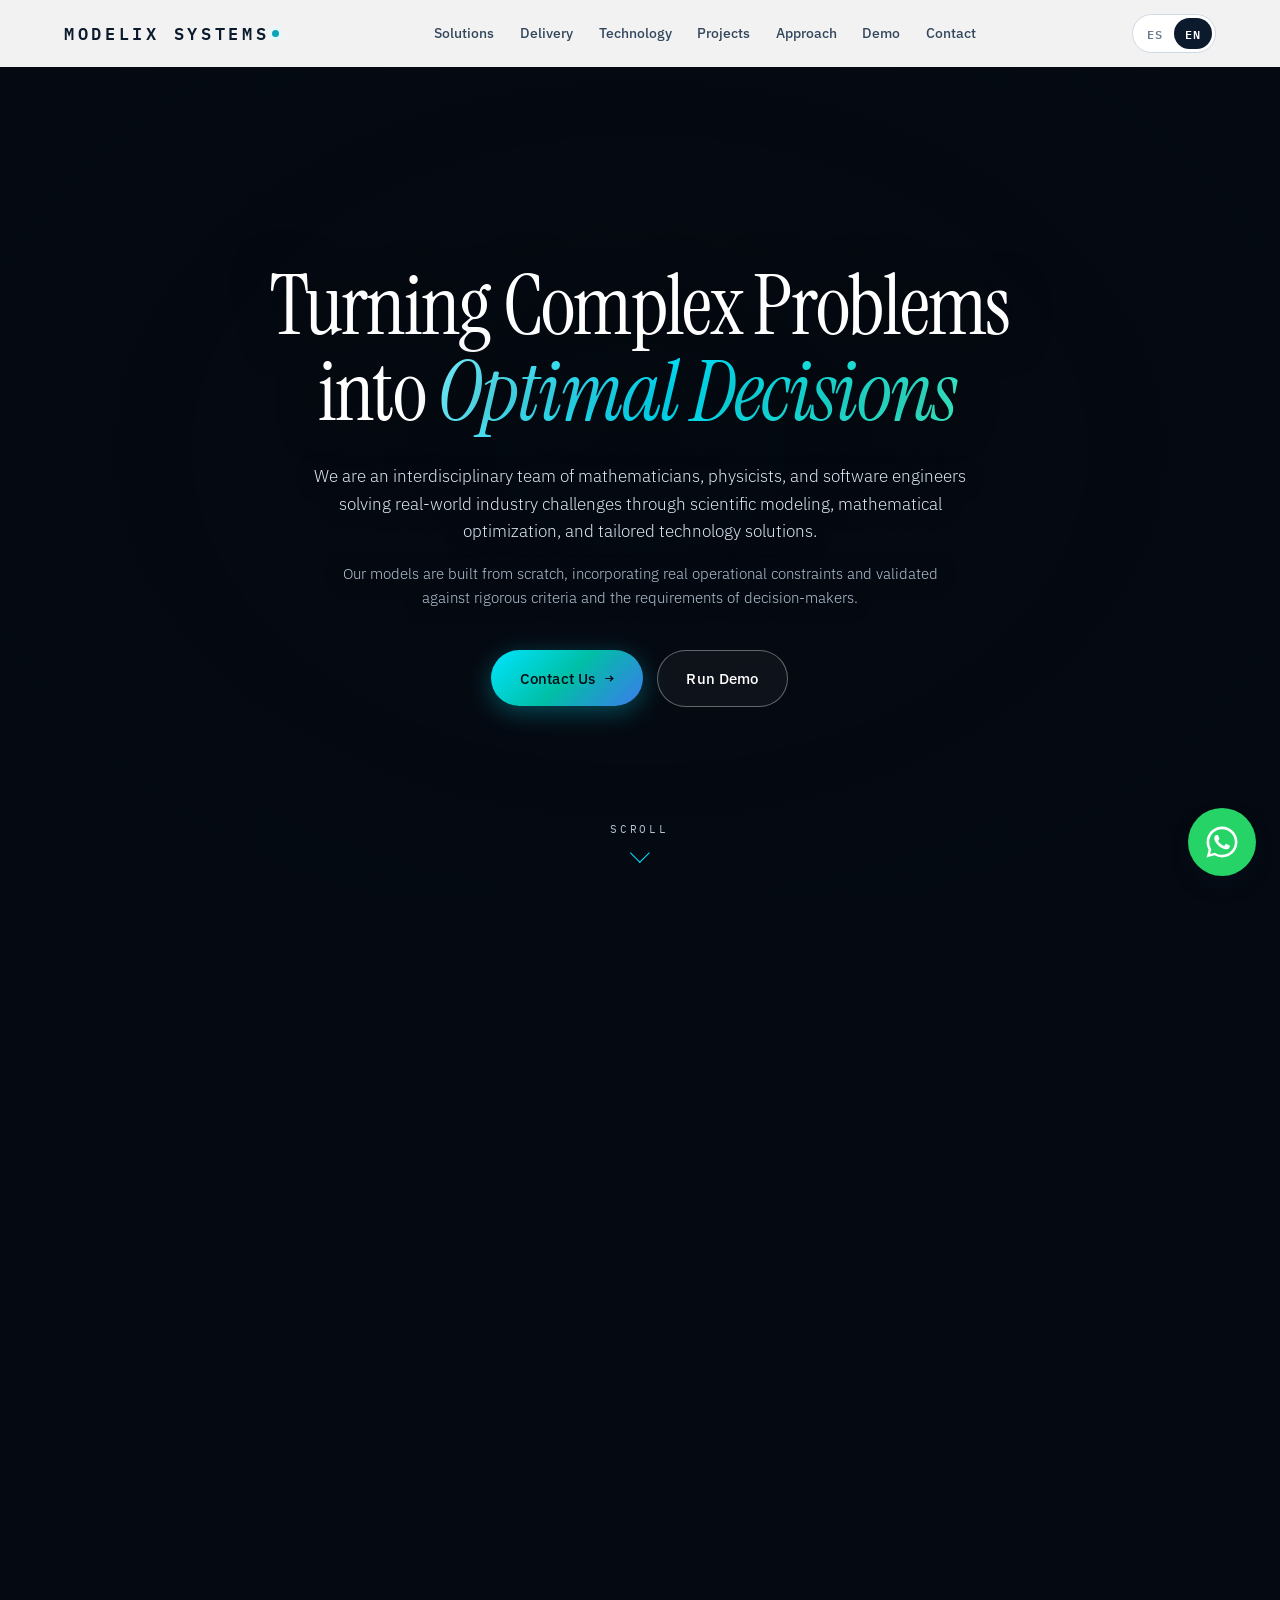
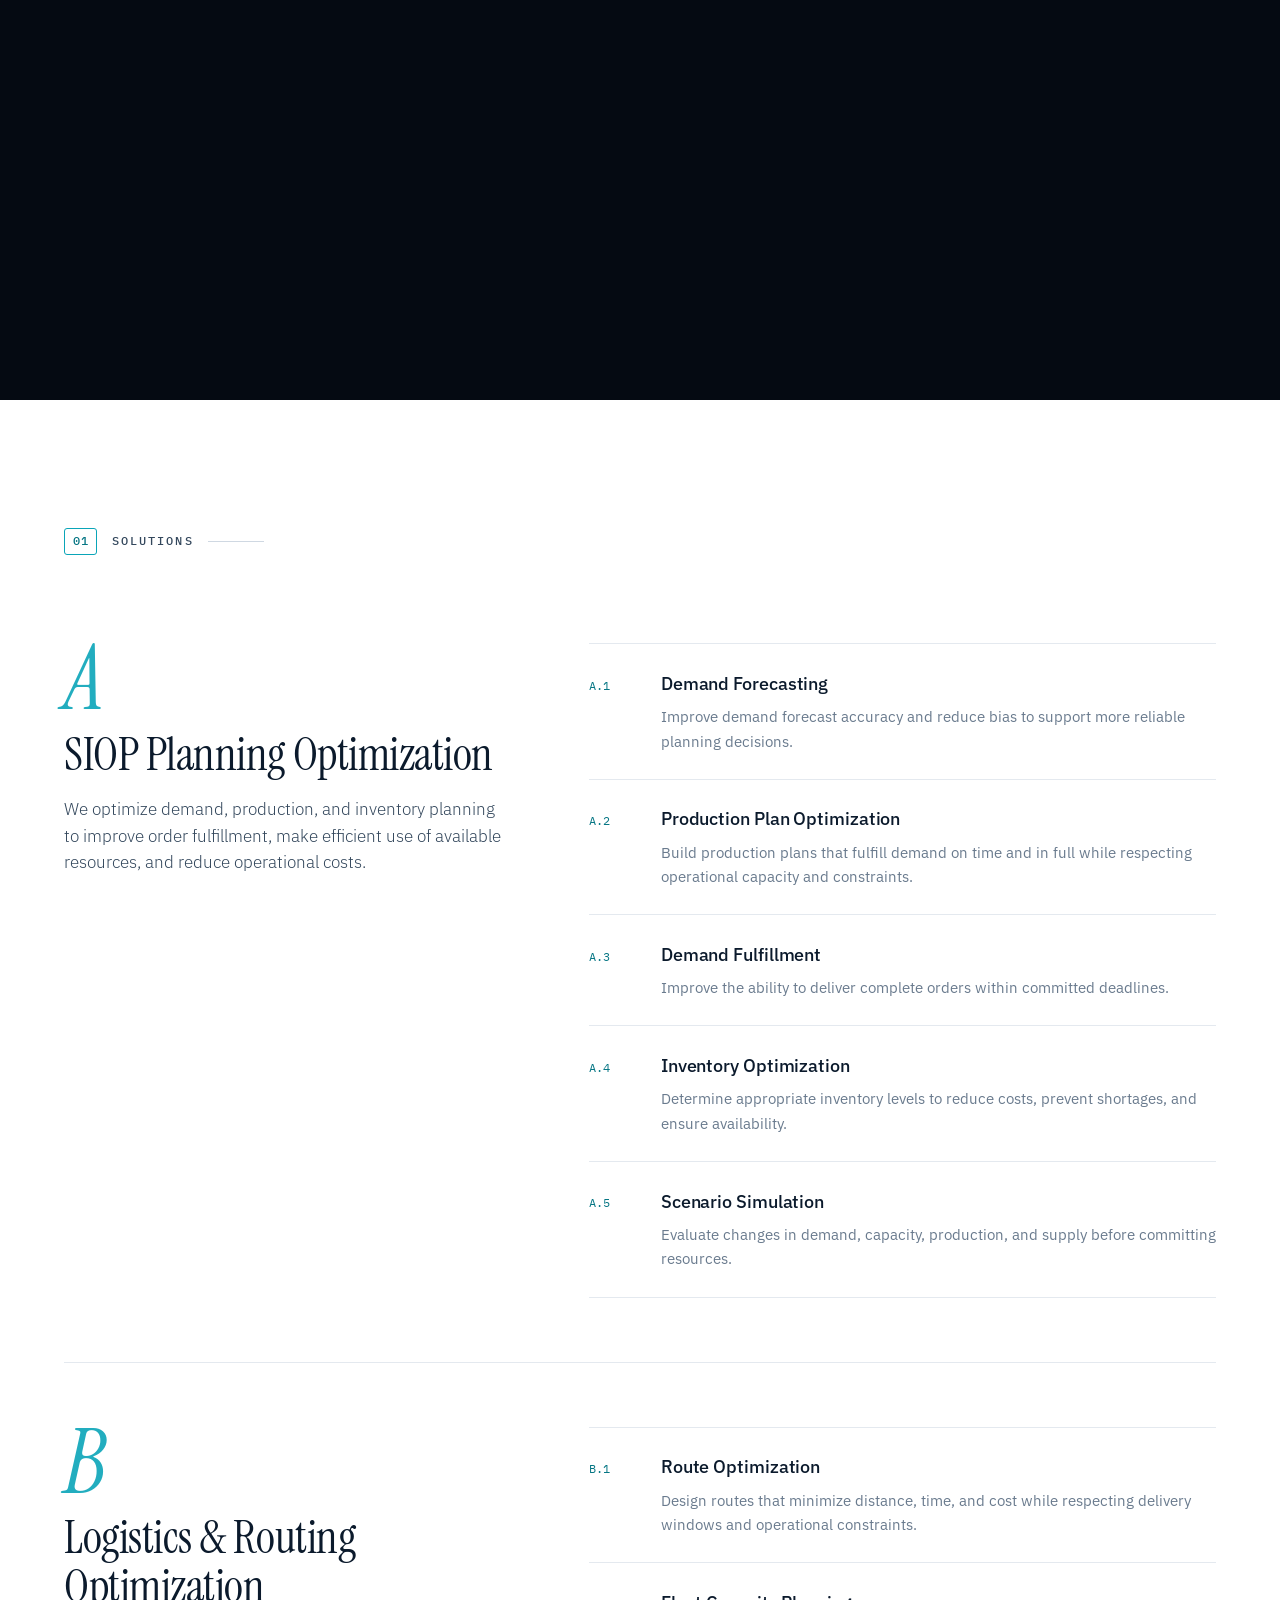
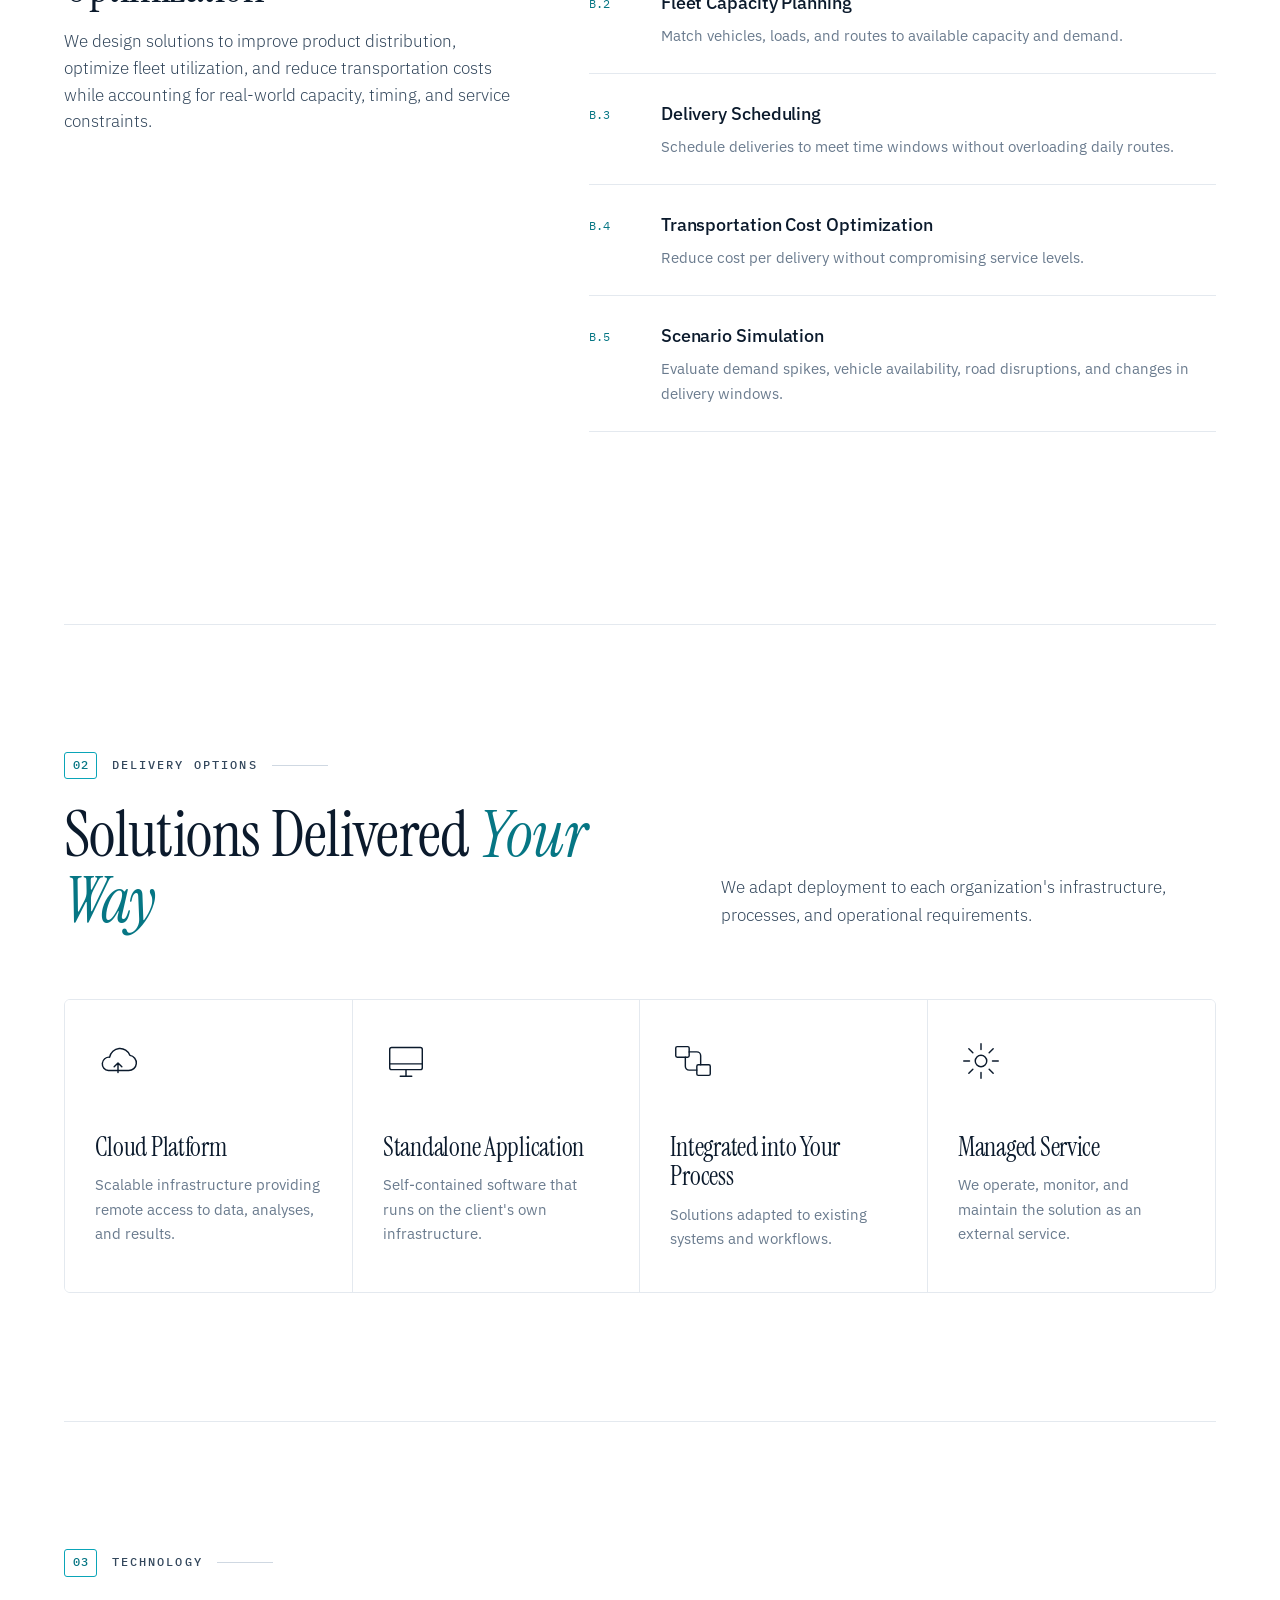
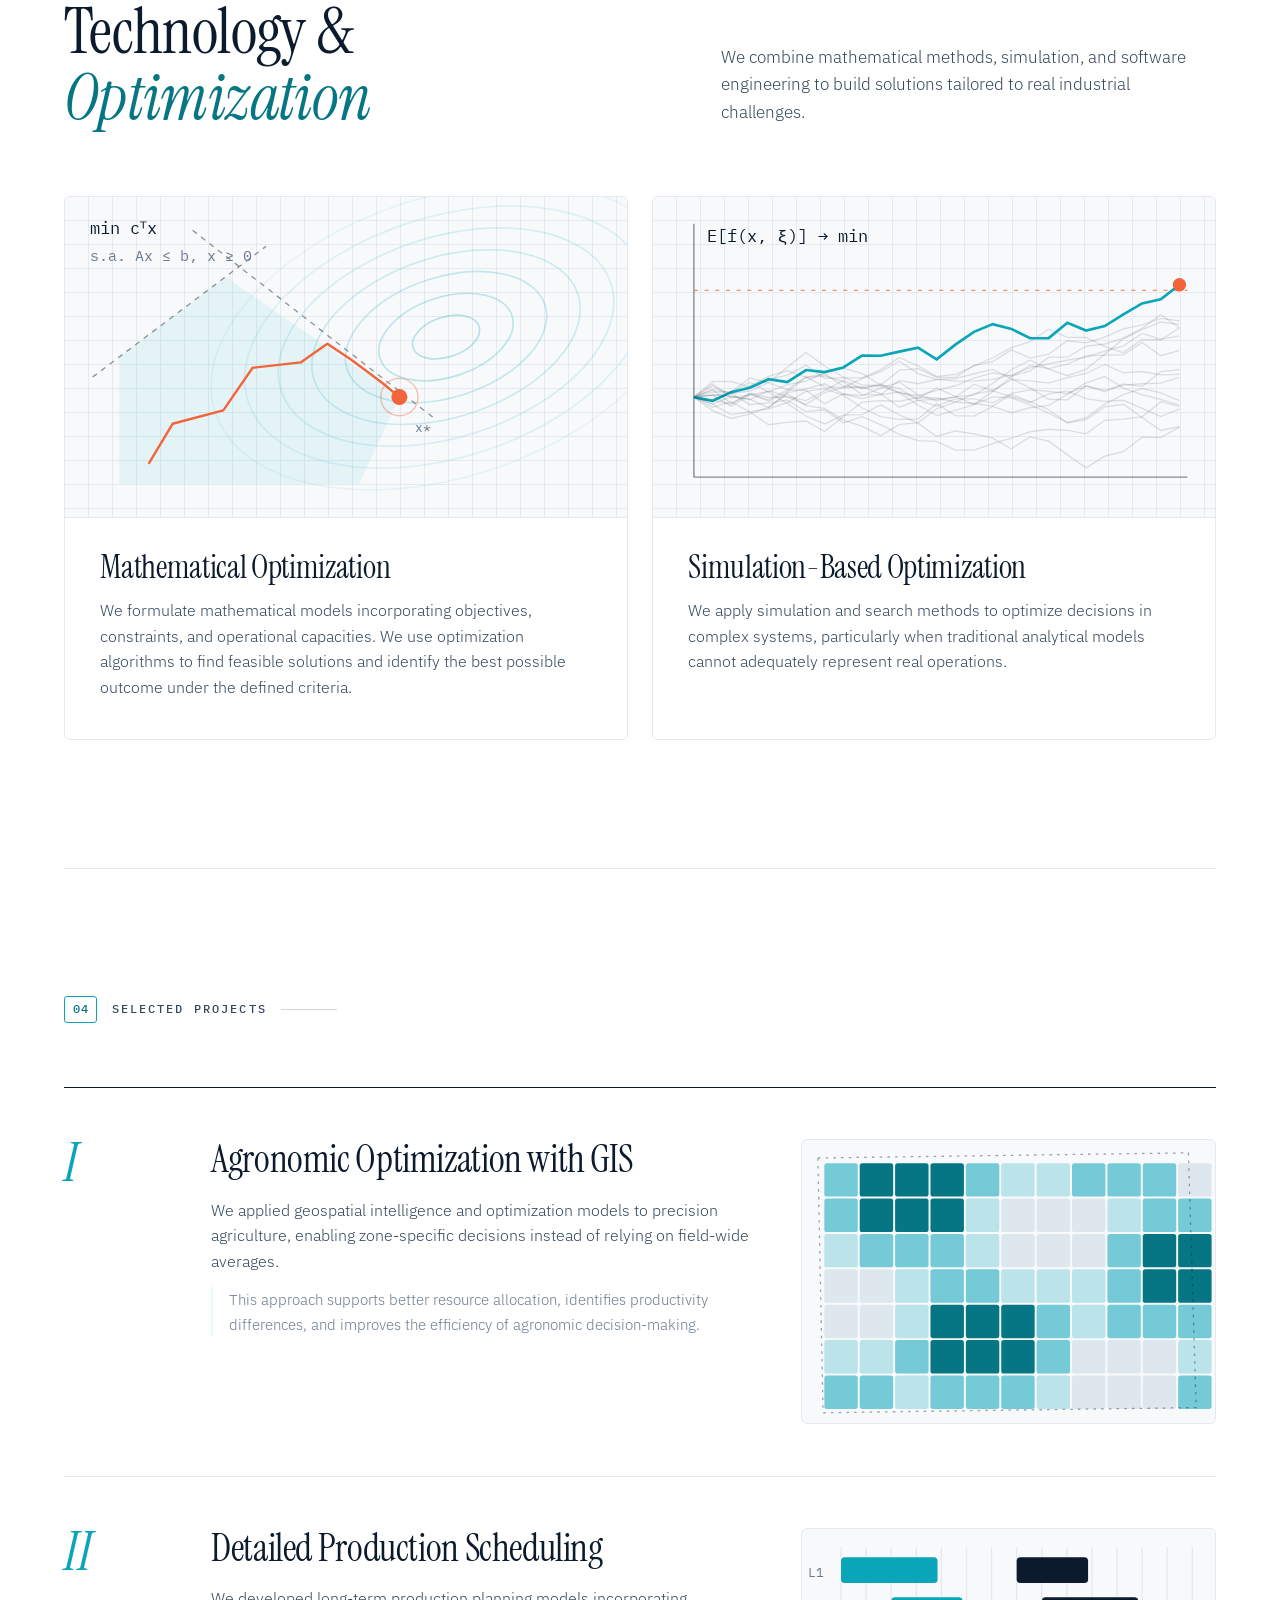
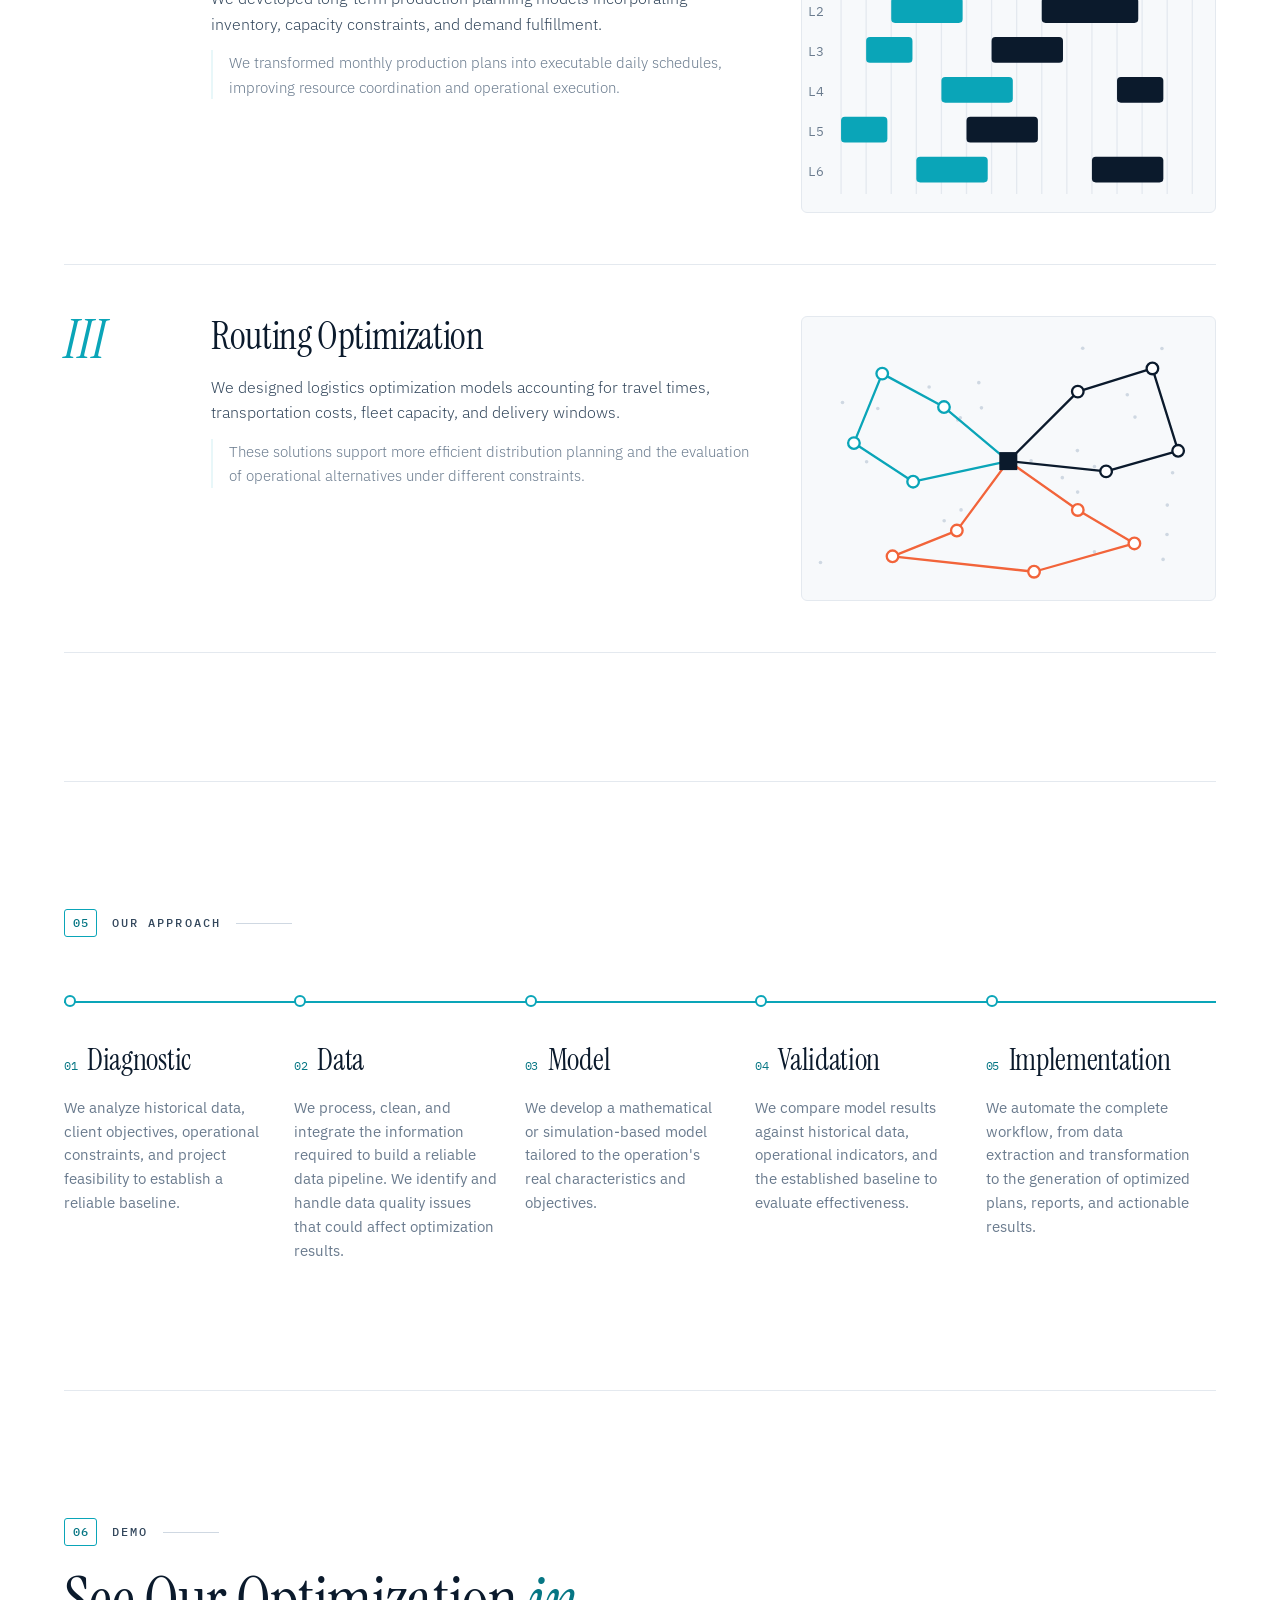
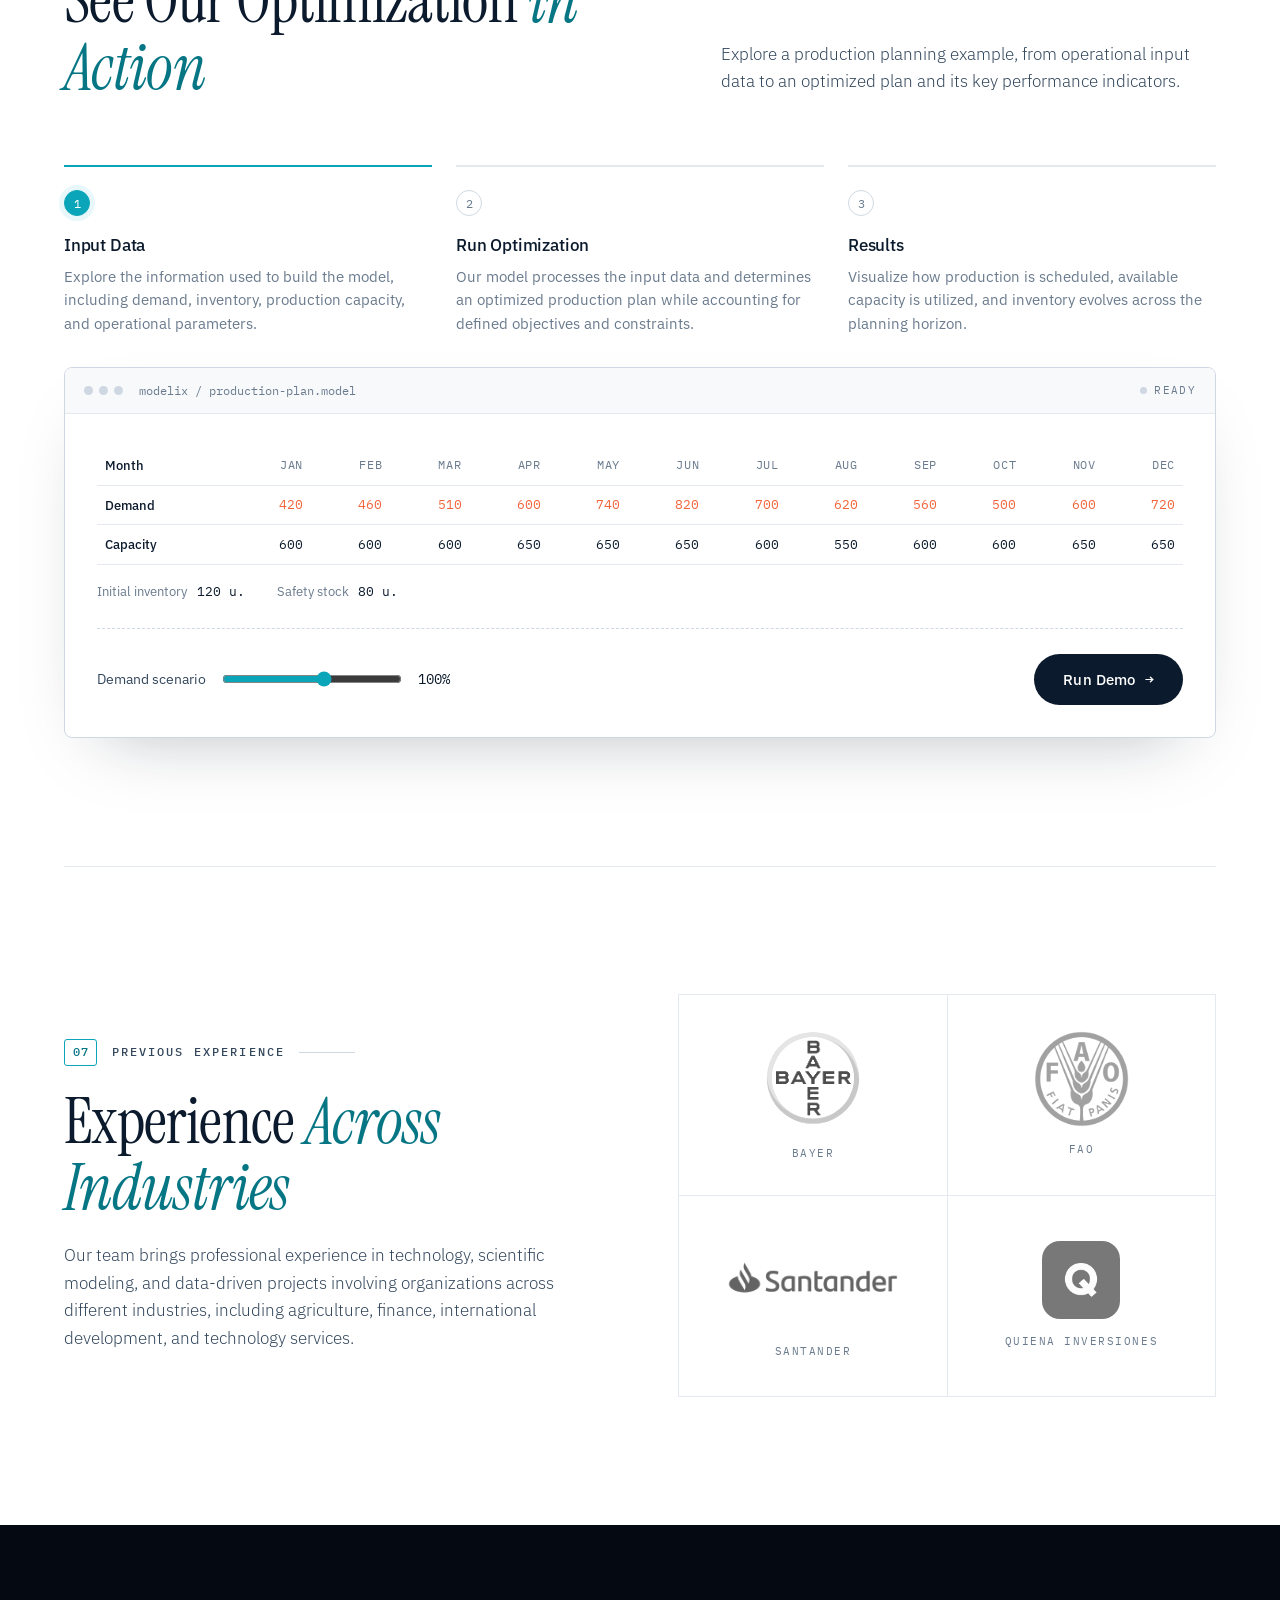
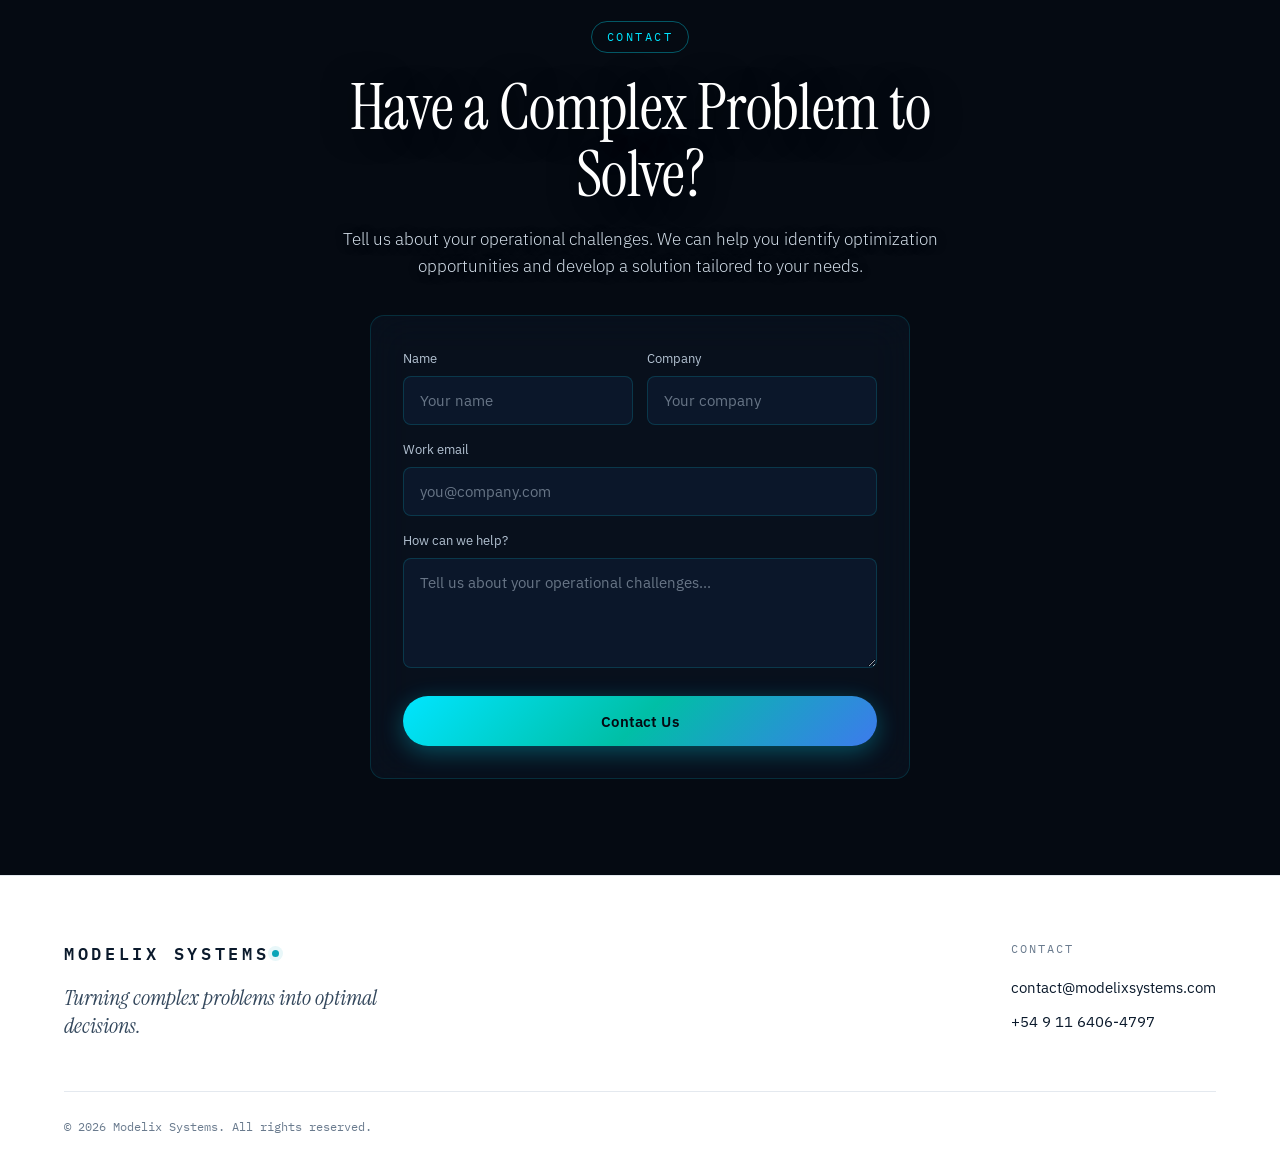
==== commit ac2c6e01: "cambios nombre, formulario etc" ====
--- a/index.html
+++ b/index.html
@@ -3,9 +3,9 @@
 <head>
     <meta charset="UTF-8">
     <meta name="viewport" content="width=device-width, initial-scale=1.0">
-    <meta name="description" content="OPTIMA - Transformamos problemas complejos en decisiones óptimas mediante modelos científicos, optimización matemática y software a medida.">
-
-    <title>OPTIMA | Optimización matemática y decisiones óptimas</title>
+    <meta name="description" content="Modelix Systems - Transformamos problemas complejos en decisiones óptimas mediante modelos científicos, optimización matemática y software a medida.">
+
+    <title>Modelix Systems | Optimización matemática y decisiones óptimas</title>
 
     <link rel="preconnect" href="https://fonts.googleapis.com">
     <link rel="preconnect" href="https://fonts.gstatic.com" crossorigin>
@@ -17,7 +17,7 @@
 
     <!-- ================= NAV ================= -->
     <nav class="navbar">
-        <a href="#inicio" class="logo">OPTIMA<span class="logo-dot"></span></a>
+        <a href="#inicio" class="logo">MODELIX SYSTEMS<span class="logo-dot"></span></a>
         <ul class="nav-links">
             <li><a href="#soluciones" data-i18n="nav.solutions">Soluciones</a></li>
             <li><a href="#implementacion" data-i18n="nav.delivery">Implementación</a></li>
@@ -261,7 +261,7 @@
             <div class="demo-console animate-on-scroll" id="demoConsole">
                 <div class="console-bar">
                     <span class="console-dots"><i></i><i></i><i></i></span>
-                    <span class="console-title">optima / production-plan.model</span>
+                    <span class="console-title">modelix / production-plan.model</span>
                     <span class="console-status" id="demoStatus"></span>
                 </div>
                 <div class="console-body">
@@ -316,7 +316,8 @@
                 <p data-i18n="contact.text">Contanos cuáles son tus desafíos operativos. Podemos ayudarte a evaluar oportunidades de optimización y desarrollar una solución adaptada a tus necesidades.</p>
             </div>
 
-            <form class="contact-form animate-on-scroll" novalidate>
+            <form class="contact-form animate-on-scroll" action="https://formsubmit.co/contact@modelixsystems.com" method="POST" novalidate>
+                <input type="text" name="_honey" style="display:none" tabindex="-1" autocomplete="off">
                 <div class="form-row">
                     <div class="form-group">
                         <label for="nombre" data-i18n="form.name">Nombre</label>
@@ -344,24 +345,28 @@
     <footer class="footer">
         <div class="footer-content">
             <div class="footer-brand">
-                <a href="#inicio" class="logo">OPTIMA<span class="logo-dot"></span></a>
+                <a href="#inicio" class="logo">MODELIX SYSTEMS<span class="logo-dot"></span></a>
                 <p data-i18n="footer.tagline">Transformamos problemas complejos en decisiones óptimas.</p>
             </div>
 
             <div class="footer-column">
                 <h4 data-i18n="nav.contact">Contacto</h4>
                 <ul>
-                    <li><a href="mailto:contacto@optima.com">contacto@optima.com</a></li>
-                    <li><a href="tel:+15551234567">+1 (555) 123-4567</a></li>
-                    <li><a href="#">LinkedIn</a></li>
+                    <li><a href="mailto:contact@modelixsystems.com">contact@modelixsystems.com</a></li>
+                    <li><a href="tel:+5491164064797">+54 9 11 6406-4797</a></li>
                 </ul>
             </div>
         </div>
 
         <div class="footer-bottom">
-            <p>&copy; 2026 OPTIMA. <span data-i18n="footer.rights">Todos los derechos reservados.</span></p>
+            <p>&copy; 2026 Modelix Systems. <span data-i18n="footer.rights">Todos los derechos reservados.</span></p>
         </div>
     </footer>
+
+    <!-- ================= WHATSAPP ================= -->
+    <a href="https://wa.me/5491164064797" class="whatsapp-float" target="_blank" rel="noopener" aria-label="WhatsApp">
+        <svg viewBox="0 0 32 32" width="38" height="38" aria-hidden="true" fill="currentColor"><path d="M16.04 3C8.86 3 3.02 8.83 3.02 16c0 2.3.6 4.54 1.75 6.52L3 29l6.65-1.74A13 13 0 0 0 16.04 29C23.2 29 29.05 23.17 29.05 16S23.2 3 16.04 3Zm0 23.8c-2.02 0-4-.54-5.72-1.57l-.41-.24-3.95 1.03 1.05-3.84-.27-.4A10.77 10.77 0 0 1 5.24 16c0-5.95 4.85-10.8 10.8-10.8 5.95 0 10.8 4.85 10.8 10.8 0 5.96-4.85 10.8-10.8 10.8Zm5.92-8.09c-.32-.16-1.92-.95-2.22-1.06-.3-.11-.51-.16-.73.16-.21.32-.84 1.06-1.03 1.27-.19.22-.38.24-.7.08-.33-.16-1.37-.5-2.6-1.6-.96-.86-1.61-1.92-1.8-2.24-.19-.32-.02-.5.14-.66.15-.14.33-.38.49-.57.16-.19.21-.32.32-.54.11-.21.05-.4-.03-.56-.08-.16-.73-1.76-1-2.41-.26-.63-.53-.55-.73-.56h-.62c-.21 0-.56.08-.86.4-.3.32-1.13 1.1-1.13 2.69 0 1.58 1.16 3.12 1.32 3.33.16.22 2.28 3.48 5.52 4.88.77.33 1.37.53 1.84.68.77.25 1.48.21 2.04.13.62-.09 1.92-.79 2.19-1.54.27-.76.27-1.4.19-1.54-.08-.13-.3-.21-.62-.37Z"/></svg>
+    </a>
 
     <script src="js/i18n.js"></script>
     <script src="js/main.js"></script>
--- a/css/styles.css
+++ b/css/styles.css
@@ -1,5 +1,5 @@
 /* ==========================================================
-   OPTIMA — "cuaderno científico"
+   Modelix Systems — "cuaderno científico"
    Fondo blanco, tinta azul profunda, acento cian (del hero)
    ========================================================== */
 :root {
@@ -89,7 +89,8 @@
     font-family: var(--font-mono);
     font-weight: 600;
     font-size: 1.05rem;
-    letter-spacing: 0.32em;
+    letter-spacing: 0.22em;
+    white-space: nowrap;
     color: var(--ink);
     text-decoration: none;
     display: inline-flex;
@@ -1107,6 +1108,23 @@
 
 @keyframes grow { from { transform: scaleY(0); } to { transform: scaleY(1); } }
 
+/* Gráfico compacto (móvil) */
+.chart--compact .c-tick { font-size: 13px; }
+.chart--compact .c-band-label { font-size: 13px; }
+.chart--compact .c-dem { stroke-width: 2.2; }
+
+/* Datos de entrada compactos (móvil) */
+.data-grid-key { display: flex; gap: 1.2rem; font-size: 0.8rem; color: var(--ink-2); margin-bottom: 0.7rem; }
+.data-grid-key .k { display: inline-flex; align-items: center; gap: 0.4rem; }
+.data-grid-key .k::before { content: ''; width: 8px; height: 8px; border-radius: 2px; }
+.data-grid-key .k-d::before { background: var(--signal); }
+.data-grid-key .k-c::before { background: var(--ink); }
+.data-grid { display: grid; grid-template-columns: repeat(4, 1fr); gap: 1px; background: var(--line); border: 1px solid var(--line); border-radius: 6px; overflow: hidden; }
+.dg-cell { display: flex; flex-direction: column; gap: 0.1rem; padding: 0.55rem 0.6rem; background: var(--paper); font-family: var(--font-mono); font-variant-numeric: tabular-nums; }
+.dg-m { font-size: 0.66rem; text-transform: uppercase; letter-spacing: 0.08em; color: var(--muted); }
+.dg-d { font-size: 0.88rem; color: var(--signal); }
+.dg-c { font-size: 0.88rem; color: var(--ink); }
+
 /* Etapas del plan */
 .c-band--build .c-band-bg { fill: var(--accent); fill-opacity: 0.07; }
 .c-band--build .c-band-top { stroke: var(--accent); stroke-width: 2; }
@@ -1600,8 +1618,10 @@
 
     .demo-controls { flex-direction: column; align-items: stretch; }
     .console-title { visibility: hidden; }
-    .demo-chart { overflow-x: auto; }
-    .demo-chart svg { min-width: 640px; }
+    .console-body { padding: 1rem; }
+    .demo-reading { padding: 1.1rem 1rem; }
+    .reading-list p { font-size: 0.9rem; }
+    .kpi { padding: 0.9rem 1rem; }
     .demo-slider input[type="range"] { flex: 1; width: auto; }
     .kpi-value { font-size: 1.9rem; }
 
@@ -1614,3 +1634,32 @@
 
     .footer-content { flex-direction: column; }
 }
+
+/* ================= WhatsApp flotante ================= */
+.whatsapp-float {
+    position: fixed;
+    right: 24px;
+    bottom: 24px;
+    width: 68px;
+    height: 68px;
+    border-radius: 50%;
+    background: #25d366;
+    color: #fff;
+    display: flex;
+    align-items: center;
+    justify-content: center;
+    z-index: 9999;
+    box-shadow: 0 10px 24px -8px rgba(11, 26, 44, 0.45);
+    transition: transform 0.2s ease, box-shadow 0.2s ease;
+}
+.whatsapp-float:hover,
+.whatsapp-float:focus-visible {
+    transform: scale(1.08);
+    box-shadow: 0 14px 28px -8px rgba(11, 26, 44, 0.55);
+}
+.whatsapp-float:focus-visible { outline: 3px solid var(--accent); outline-offset: 3px; }
+
+@media (max-width: 640px) {
+    .whatsapp-float { right: 16px; bottom: 16px; width: 60px; height: 60px; }
+    .whatsapp-float svg { width: 32px; height: 32px; }
+}
